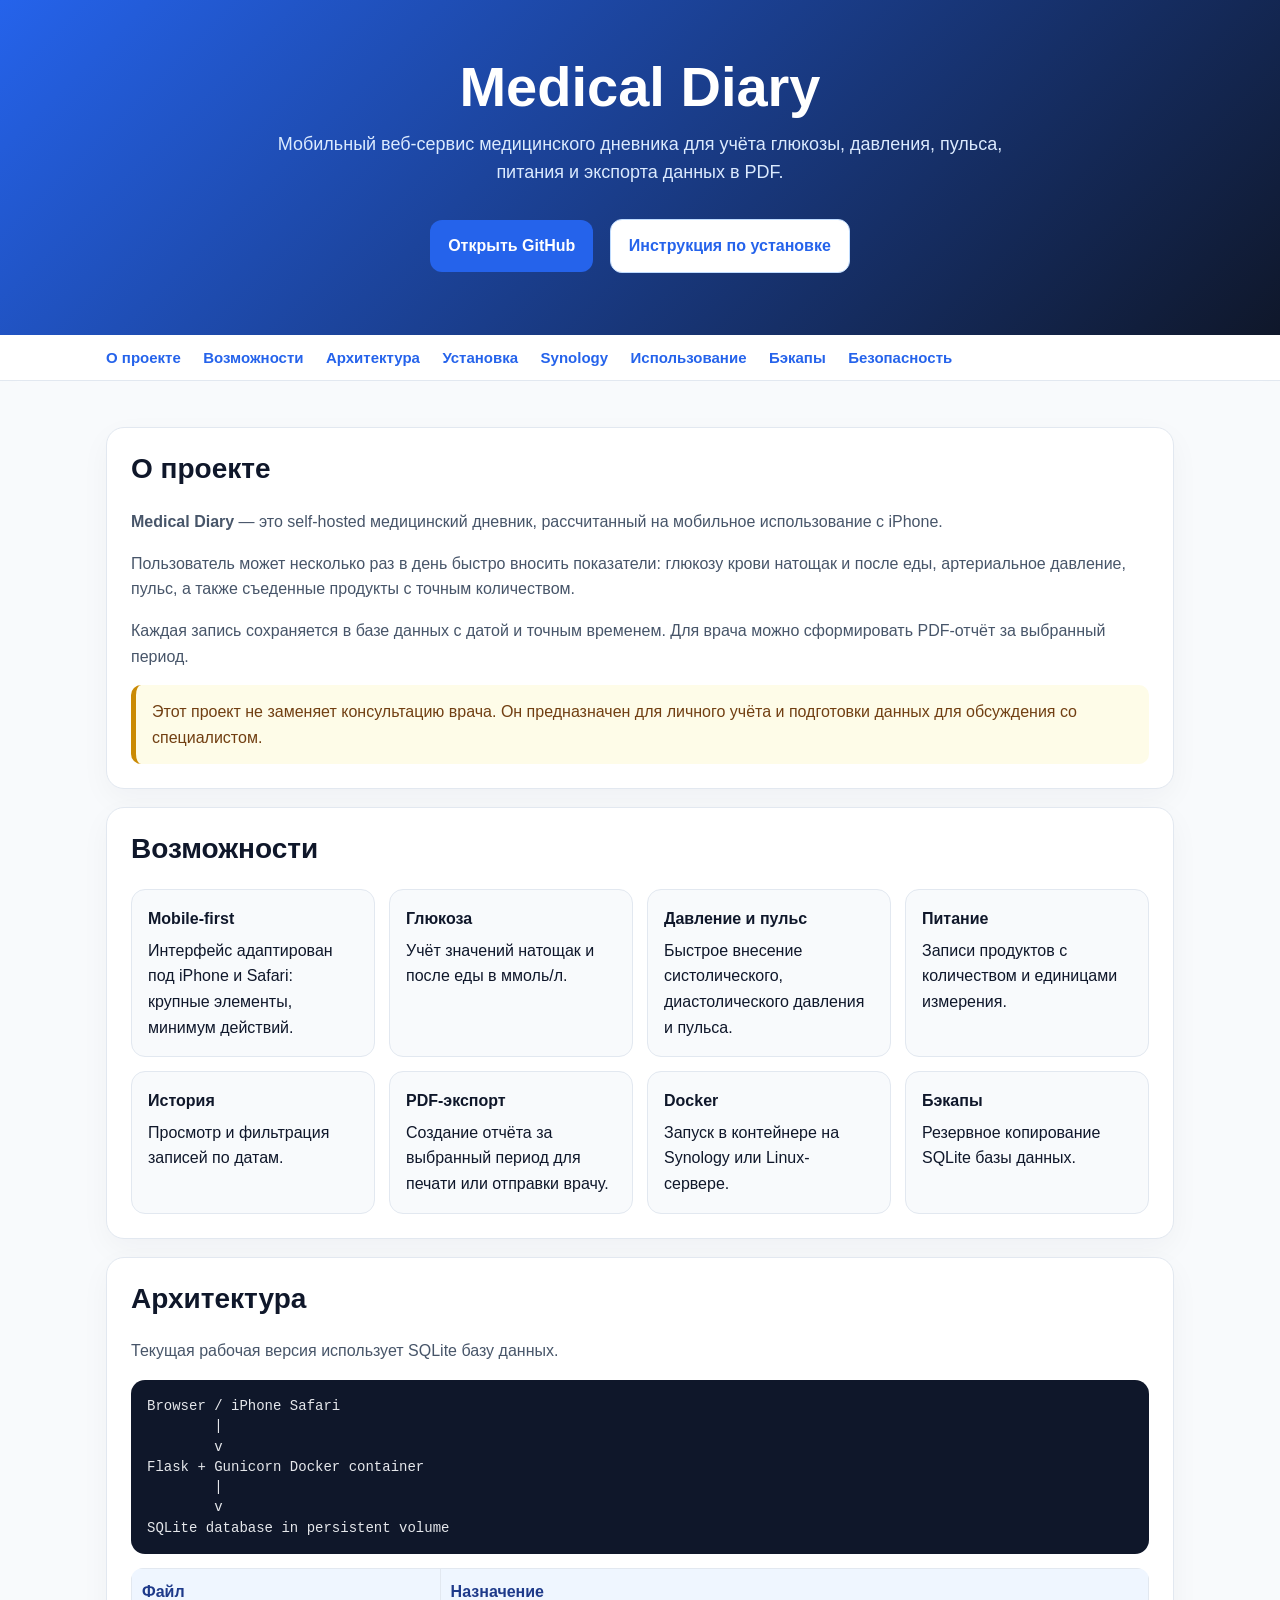
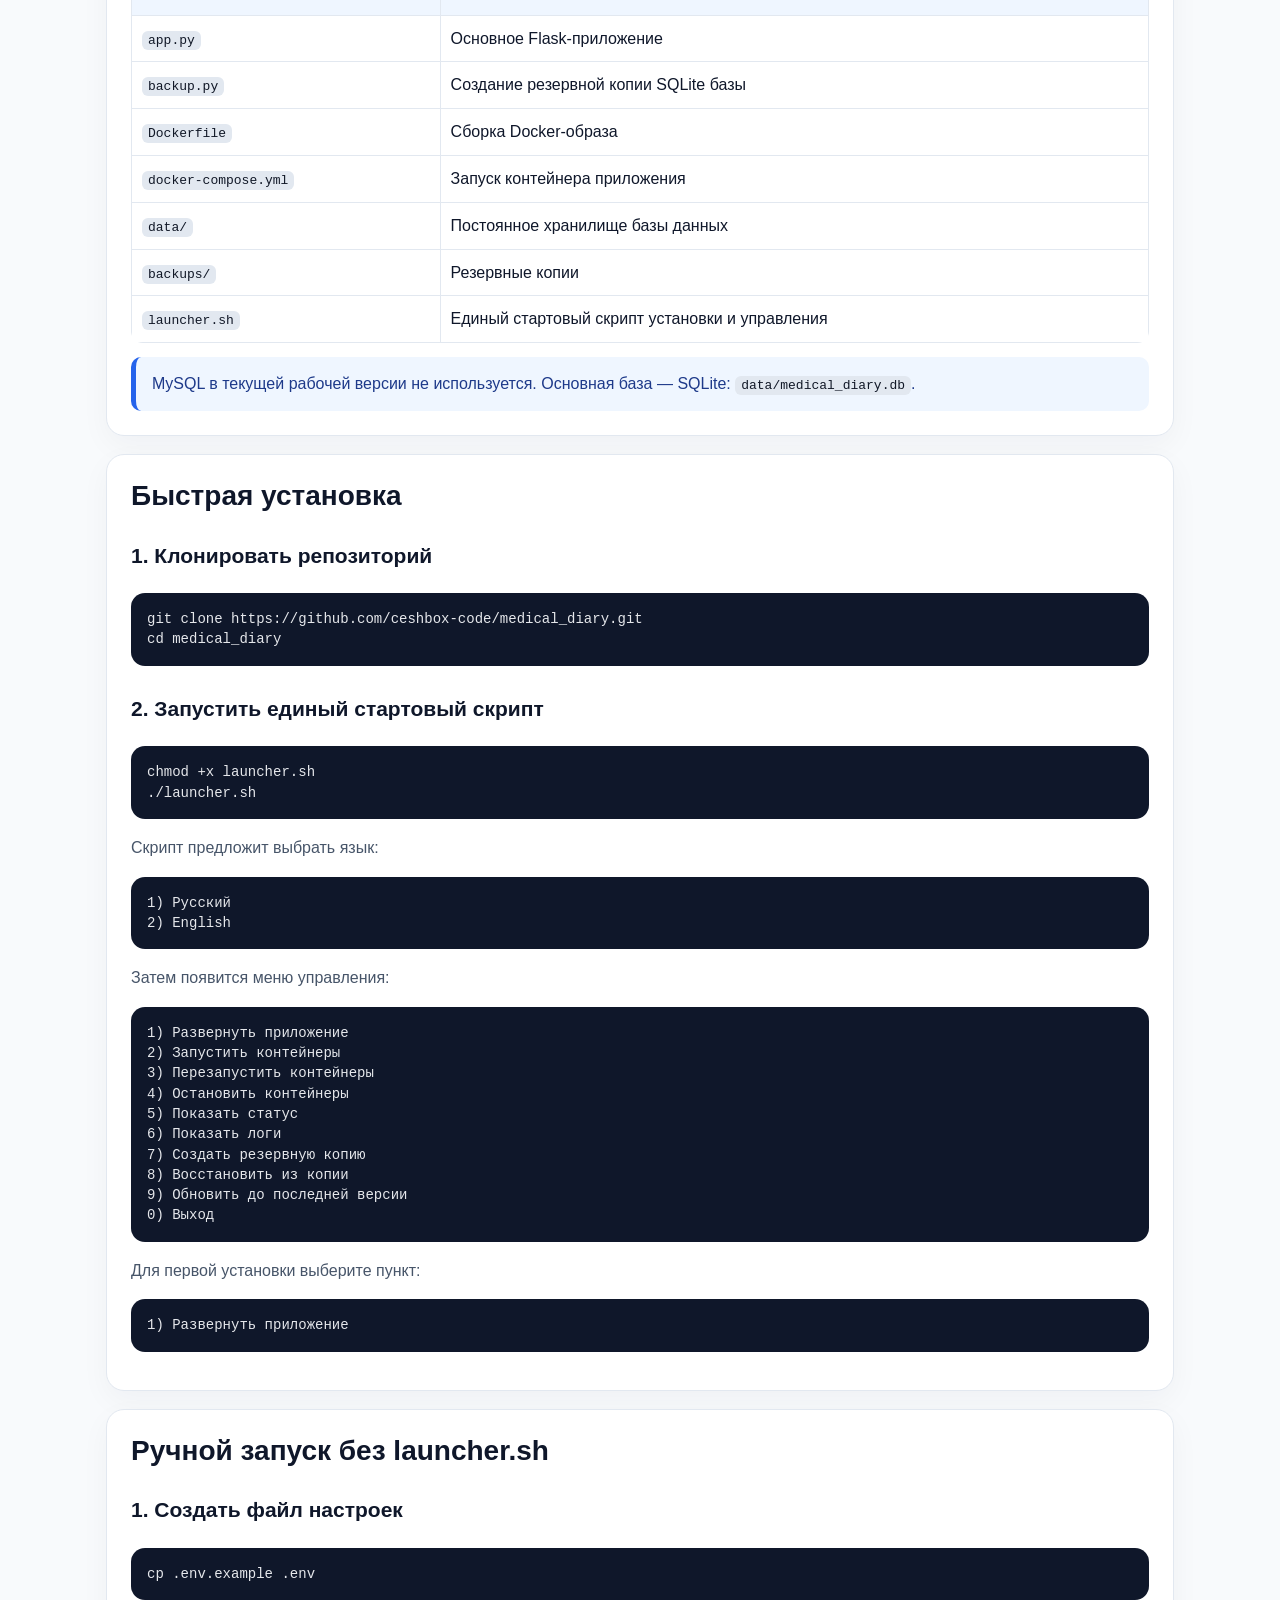
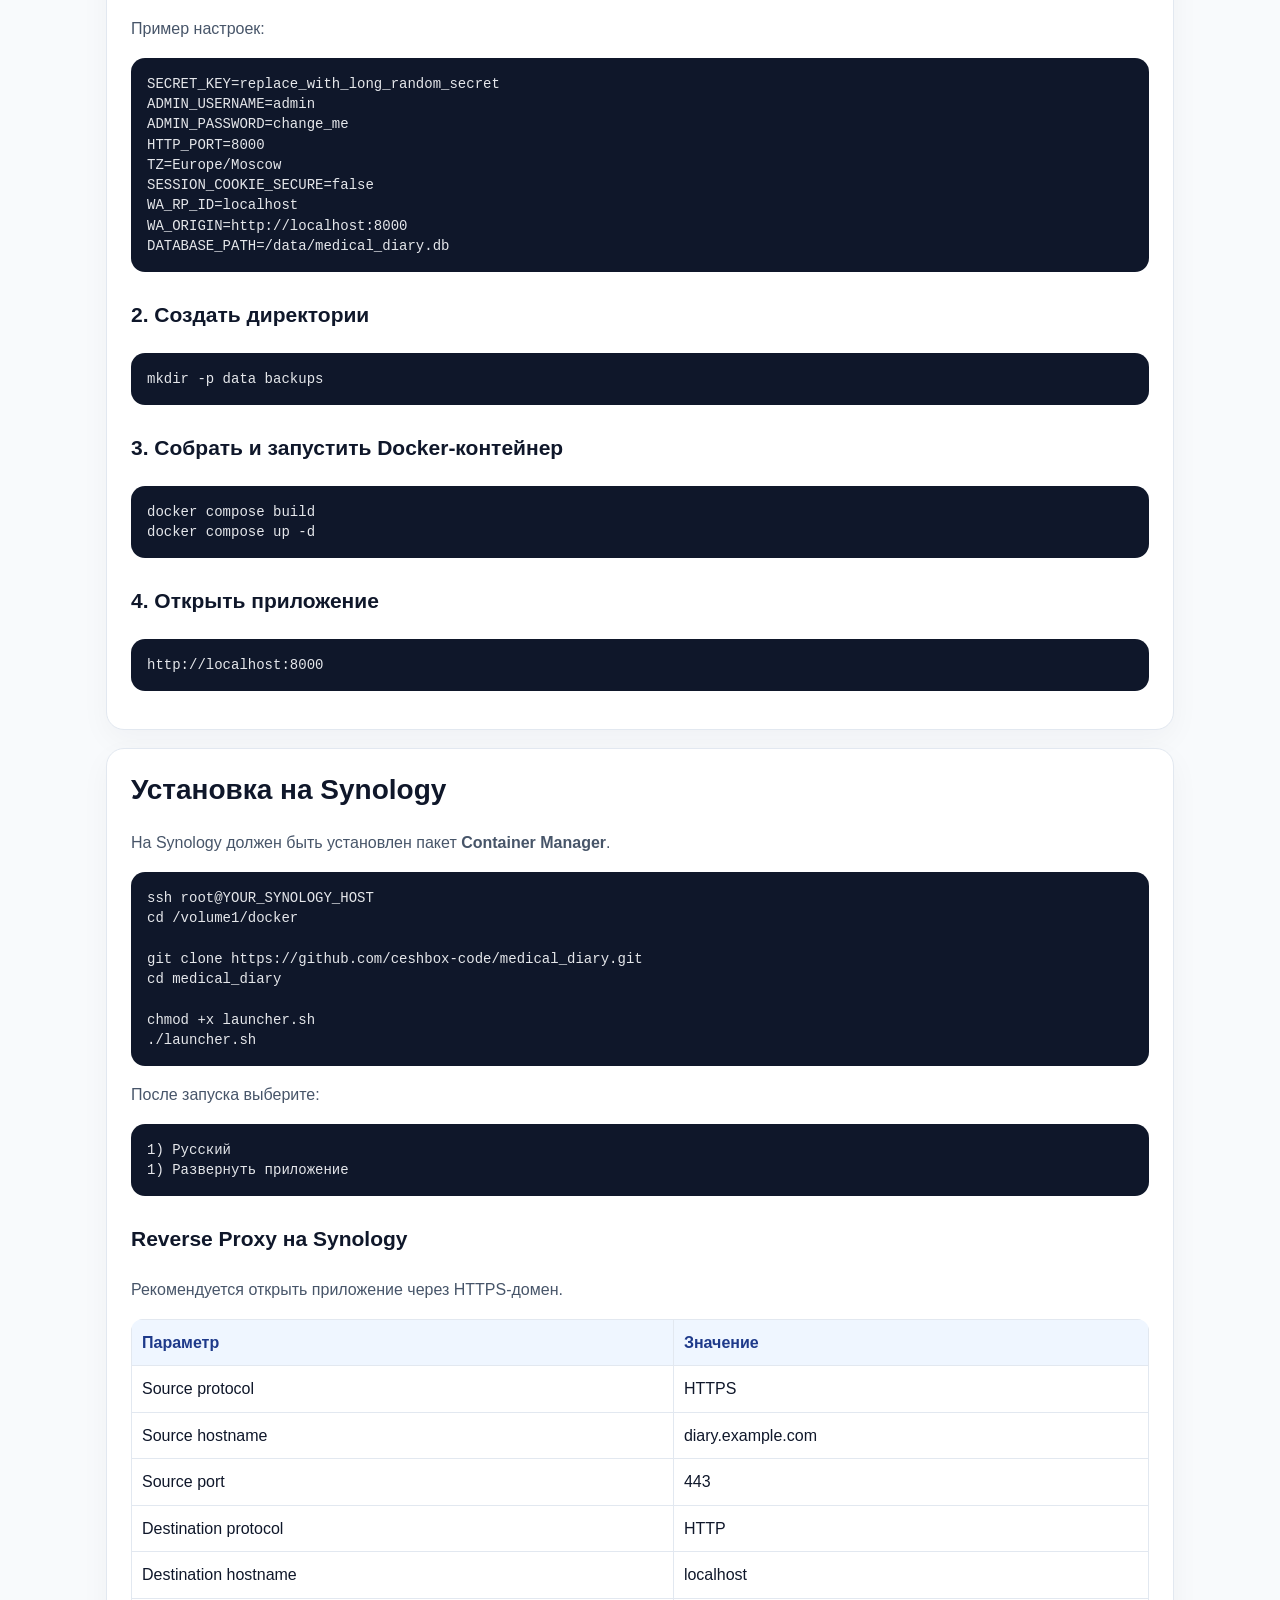
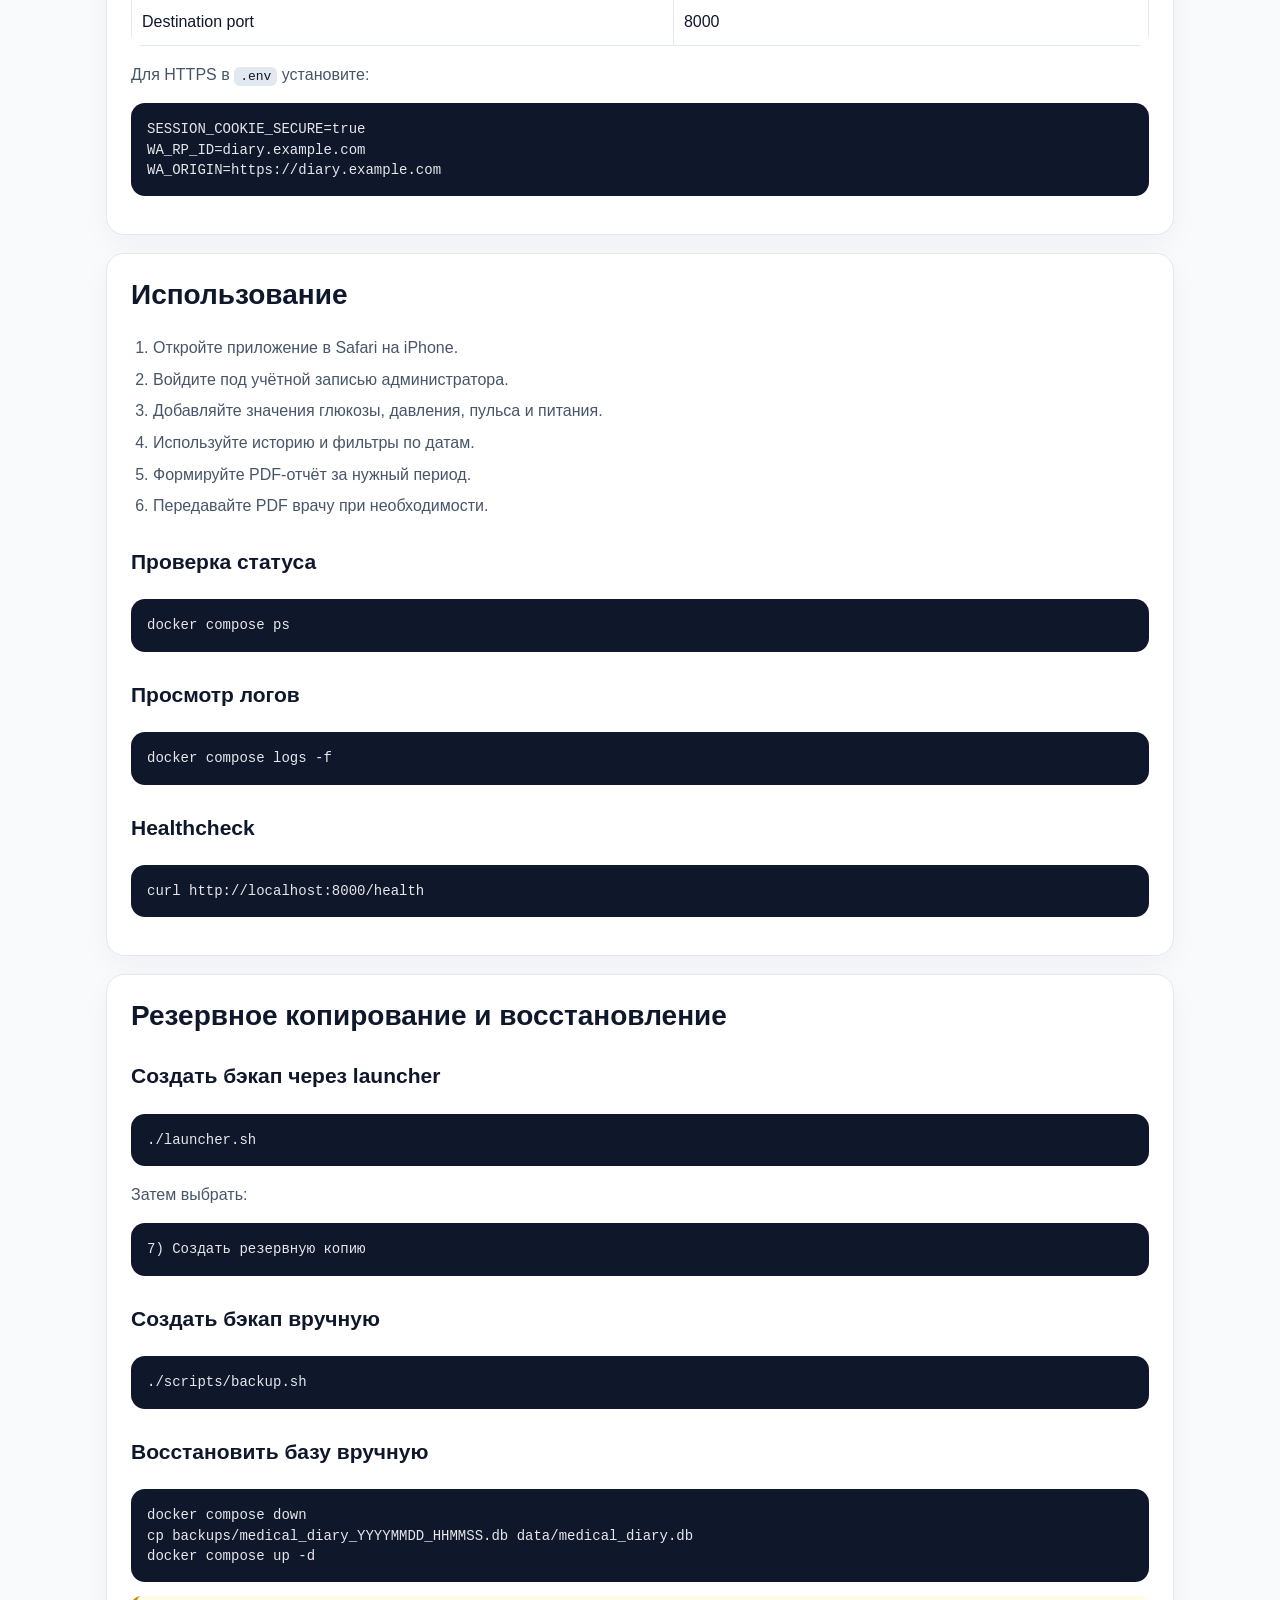
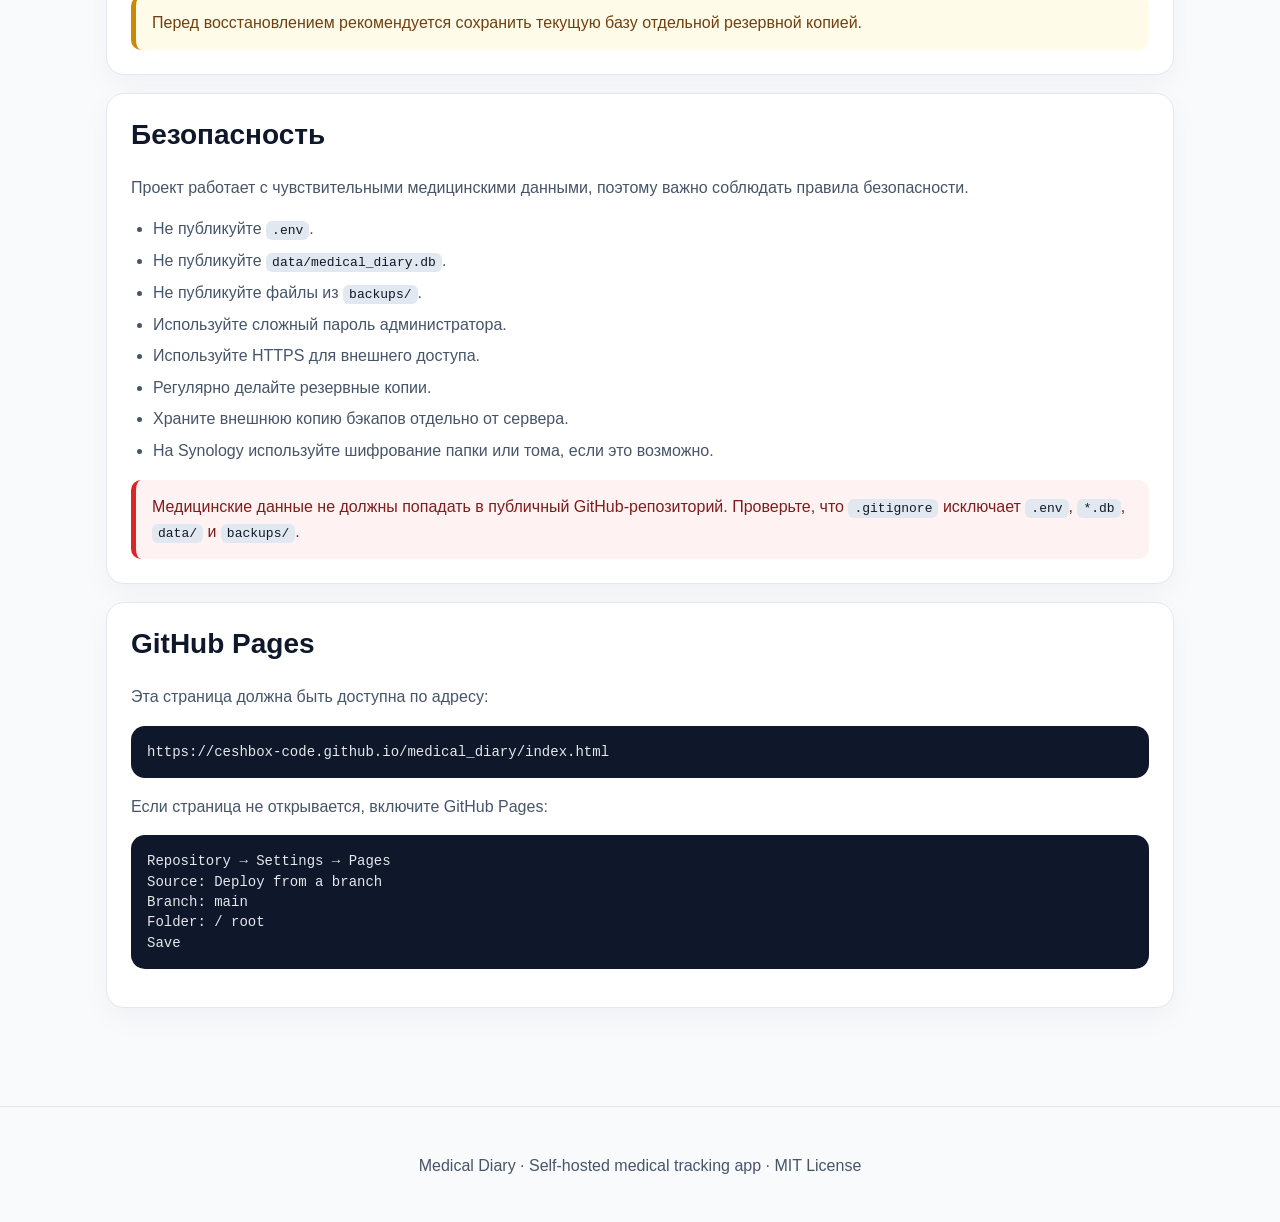
==== index.html @ 87f99937 "Fix broken README rendering - remove nested code blocks" ====
<!doctype html>
<html lang="ru">
<head>
  <meta charset="utf-8">
  <title>Medical Diary — медицинский дневник</title>
  <meta name="viewport" content="width=device-width, initial-scale=1">
  <meta name="description" content="Medical Diary — мобильный веб-сервис медицинского дневника для учёта глюкозы, давления, пульса, питания и экспорта данных в PDF.">
  <meta name="theme-color" content="#2563eb">

  <style>
    :root {
      --bg: #f8fafc;
      --card: #ffffff;
      --text: #0f172a;
      --muted: #475569;
      --primary: #2563eb;
      --primary-dark: #1d4ed8;
      --border: #e2e8f0;
      --code-bg: #0f172a;
      --code-text: #e5e7eb;
      --success: #16a34a;
      --warning: #ca8a04;
      --danger: #dc2626;
    }

    * {
      box-sizing: border-box;
    }

    body {
      margin: 0;
      font-family: -apple-system, BlinkMacSystemFont, "Segoe UI", Roboto, Arial, sans-serif;
      background: var(--bg);
      color: var(--text);
      line-height: 1.6;
    }

    header {
      background: linear-gradient(135deg, #2563eb, #0f172a);
      color: white;
      padding: 56px 20px;
      text-align: center;
    }

    header h1 {
      margin: 0 0 12px;
      font-size: clamp(32px, 7vw, 56px);
      line-height: 1.1;
    }

    header p {
      margin: 0 auto;
      max-width: 780px;
      font-size: 18px;
      color: #dbeafe;
    }

    nav {
      position: sticky;
      top: 0;
      z-index: 10;
      background: rgba(255,255,255,0.95);
      backdrop-filter: blur(10px);
      border-bottom: 1px solid var(--border);
      overflow-x: auto;
      white-space: nowrap;
    }

    nav .inner {
      max-width: 1100px;
      margin: 0 auto;
      padding: 10px 16px;
    }

    nav a {
      display: inline-block;
      color: var(--primary);
      text-decoration: none;
      font-weight: 600;
      margin-right: 18px;
      font-size: 15px;
    }

    main {
      max-width: 1100px;
      margin: 0 auto;
      padding: 28px 16px 80px;
    }

    section {
      background: var(--card);
      border: 1px solid var(--border);
      border-radius: 18px;
      padding: 24px;
      margin: 18px 0;
      box-shadow: 0 10px 30px rgba(15, 23, 42, 0.04);
    }

    h2 {
      margin-top: 0;
      font-size: 28px;
      line-height: 1.2;
    }

    h3 {
      margin-top: 26px;
      font-size: 21px;
    }

    p {
      color: var(--muted);
    }

    ul, ol {
      color: var(--muted);
      padding-left: 22px;
    }

    li {
      margin: 6px 0;
    }

    .hero-actions {
      margin-top: 26px;
    }

    .button {
      display: inline-block;
      background: var(--primary);
      color: white;
      padding: 13px 18px;
      border-radius: 12px;
      text-decoration: none;
      font-weight: 700;
      margin: 6px;
    }

    .button.secondary {
      background: white;
      color: var(--primary);
      border: 1px solid #bfdbfe;
    }

    .grid {
      display: grid;
      grid-template-columns: repeat(auto-fit, minmax(240px, 1fr));
      gap: 14px;
    }

    .feature {
      border: 1px solid var(--border);
      border-radius: 14px;
      padding: 16px;
      background: #f8fafc;
    }

    .feature strong {
      display: block;
      color: var(--text);
      margin-bottom: 6px;
    }

    code {
      background: #e2e8f0;
      padding: 2px 6px;
      border-radius: 6px;
      color: #111827;
    }

    pre {
      background: var(--code-bg);
      color: var(--code-text);
      padding: 16px;
      border-radius: 14px;
      overflow-x: auto;
      font-size: 14px;
      line-height: 1.45;
    }

    pre code {
      background: transparent;
      color: inherit;
      padding: 0;
    }

    table {
      width: 100%;
      border-collapse: collapse;
      margin: 14px 0;
      overflow: hidden;
      border-radius: 12px;
    }

    th, td {
      border: 1px solid var(--border);
      padding: 10px;
      text-align: left;
      vertical-align: top;
    }

    th {
      background: #eff6ff;
      color: #1e3a8a;
    }

    .note {
      border-left: 5px solid var(--primary);
      background: #eff6ff;
      padding: 14px 16px;
      border-radius: 10px;
      color: #1e3a8a;
    }

    .warning {
      border-left: 5px solid var(--warning);
      background: #fefce8;
      padding: 14px 16px;
      border-radius: 10px;
      color: #713f12;
    }

    .danger {
      border-left: 5px solid var(--danger);
      background: #fef2f2;
      padding: 14px 16px;
      border-radius: 10px;
      color: #7f1d1d;
    }

    footer {
      text-align: center;
      padding: 30px 16px;
      color: var(--muted);
      border-top: 1px solid var(--border);
    }

    @media (max-width: 640px) {
      header {
        padding: 42px 16px;
      }

      section {
        padding: 18px;
        border-radius: 14px;
      }

      .button {
        display: block;
        text-align: center;
        margin: 8px 0;
      }

      table {
        font-size: 14px;
      }
    }
  </style>
</head>

<body>
  <header>
    <h1>Medical Diary</h1>
    <p>
      Мобильный веб-сервис медицинского дневника для учёта глюкозы,
      давления, пульса, питания и экспорта данных в PDF.
    </p>
    <div class="hero-actions">
      <a class="button" href="https://github.com/ceshbox-code/medical_diary">Открыть GitHub</a>
      <a class="button secondary" href="#install">Инструкция по установке</a>
    </div>
  </header>

  <nav>
    <div class="inner">
      <a href="#about">О проекте</a>
      <a href="#features">Возможности</a>
      <a href="#architecture">Архитектура</a>
      <a href="#install">Установка</a>
      <a href="#synology">Synology</a>
      <a href="#usage">Использование</a>
      <a href="#backup">Бэкапы</a>
      <a href="#security">Безопасность</a>
    </div>
  </nav>

  <main>
    <section id="about">
      <h2>О проекте</h2>
      <p>
        <strong>Medical Diary</strong> — это self-hosted медицинский дневник,
        рассчитанный на мобильное использование с iPhone.
      </p>
      <p>
        Пользователь может несколько раз в день быстро вносить показатели:
        глюкозу крови натощак и после еды, артериальное давление, пульс,
        а также съеденные продукты с точным количеством.
      </p>
      <p>
        Каждая запись сохраняется в базе данных с датой и точным временем.
        Для врача можно сформировать PDF-отчёт за выбранный период.
      </p>

      <div class="warning">
        Этот проект не заменяет консультацию врача. Он предназначен для личного
        учёта и подготовки данных для обсуждения со специалистом.
      </div>
    </section>

    <section id="features">
      <h2>Возможности</h2>

      <div class="grid">
        <div class="feature">
          <strong>Mobile-first</strong>
          Интерфейс адаптирован под iPhone и Safari: крупные элементы, минимум действий.
        </div>

        <div class="feature">
          <strong>Глюкоза</strong>
          Учёт значений натощак и после еды в ммоль/л.
        </div>

        <div class="feature">
          <strong>Давление и пульс</strong>
          Быстрое внесение систолического, диастолического давления и пульса.
        </div>

        <div class="feature">
          <strong>Питание</strong>
          Записи продуктов с количеством и единицами измерения.
        </div>

        <div class="feature">
          <strong>История</strong>
          Просмотр и фильтрация записей по датам.
        </div>

        <div class="feature">
          <strong>PDF-экспорт</strong>
          Создание отчёта за выбранный период для печати или отправки врачу.
        </div>

        <div class="feature">
          <strong>Docker</strong>
          Запуск в контейнере на Synology или Linux-сервере.
        </div>

        <div class="feature">
          <strong>Бэкапы</strong>
          Резервное копирование SQLite базы данных.
        </div>
      </div>
    </section>

    <section id="architecture">
      <h2>Архитектура</h2>

      <p>Текущая рабочая версия использует SQLite базу данных.</p>

      <pre><code>Browser / iPhone Safari
        |
        v
Flask + Gunicorn Docker container
        |
        v
SQLite database in persistent volume</code></pre>

      <table>
        <thead>
          <tr>
            <th>Файл</th>
            <th>Назначение</th>
          </tr>
        </thead>
        <tbody>
          <tr>
            <td><code>app.py</code></td>
            <td>Основное Flask-приложение</td>
          </tr>
          <tr>
            <td><code>backup.py</code></td>
            <td>Создание резервной копии SQLite базы</td>
          </tr>
          <tr>
            <td><code>Dockerfile</code></td>
            <td>Сборка Docker-образа</td>
          </tr>
          <tr>
            <td><code>docker-compose.yml</code></td>
            <td>Запуск контейнера приложения</td>
          </tr>
          <tr>
            <td><code>data/</code></td>
            <td>Постоянное хранилище базы данных</td>
          </tr>
          <tr>
            <td><code>backups/</code></td>
            <td>Резервные копии</td>
          </tr>
          <tr>
            <td><code>launcher.sh</code></td>
            <td>Единый стартовый скрипт установки и управления</td>
          </tr>
        </tbody>
      </table>

      <div class="note">
        MySQL в текущей рабочей версии не используется. Основная база — SQLite:
        <code>data/medical_diary.db</code>.
      </div>
    </section>

    <section id="install">
      <h2>Быстрая установка</h2>

      <h3>1. Клонировать репозиторий</h3>

      <pre><code>git clone https://github.com/ceshbox-code/medical_diary.git
cd medical_diary</code></pre>

      <h3>2. Запустить единый стартовый скрипт</h3>

      <pre><code>chmod +x launcher.sh
./launcher.sh</code></pre>

      <p>Скрипт предложит выбрать язык:</p>

      <pre><code>1) Русский
2) English</code></pre>

      <p>Затем появится меню управления:</p>

      <pre><code>1) Развернуть приложение
2) Запустить контейнеры
3) Перезапустить контейнеры
4) Остановить контейнеры
5) Показать статус
6) Показать логи
7) Создать резервную копию
8) Восстановить из копии
9) Обновить до последней версии
0) Выход</code></pre>

      <p>Для первой установки выберите пункт:</p>

      <pre><code>1) Развернуть приложение</code></pre>
    </section>

    <section id="manual">
      <h2>Ручной запуск без launcher.sh</h2>

      <h3>1. Создать файл настроек</h3>

      <pre><code>cp .env.example .env</code></pre>

      <p>Пример настроек:</p>

      <pre><code>SECRET_KEY=replace_with_long_random_secret
ADMIN_USERNAME=admin
ADMIN_PASSWORD=change_me
HTTP_PORT=8000
TZ=Europe/Moscow
SESSION_COOKIE_SECURE=false
WA_RP_ID=localhost
WA_ORIGIN=http://localhost:8000
DATABASE_PATH=/data/medical_diary.db</code></pre>

      <h3>2. Создать директории</h3>

      <pre><code>mkdir -p data backups</code></pre>

      <h3>3. Собрать и запустить Docker-контейнер</h3>

      <pre><code>docker compose build
docker compose up -d</code></pre>

      <h3>4. Открыть приложение</h3>

      <pre><code>http://localhost:8000</code></pre>
    </section>

    <section id="synology">
      <h2>Установка на Synology</h2>

      <p>На Synology должен быть установлен пакет <strong>Container Manager</strong>.</p>

      <pre><code>ssh root@YOUR_SYNOLOGY_HOST
cd /volume1/docker

git clone https://github.com/ceshbox-code/medical_diary.git
cd medical_diary

chmod +x launcher.sh
./launcher.sh</code></pre>

      <p>После запуска выберите:</p>

      <pre><code>1) Русский
1) Развернуть приложение</code></pre>

      <h3>Reverse Proxy на Synology</h3>

      <p>Рекомендуется открыть приложение через HTTPS-домен.</p>

      <table>
        <thead>
          <tr>
            <th>Параметр</th>
            <th>Значение</th>
          </tr>
        </thead>
        <tbody>
          <tr>
            <td>Source protocol</td>
            <td>HTTPS</td>
          </tr>
          <tr>
            <td>Source hostname</td>
            <td>diary.example.com</td>
          </tr>
          <tr>
            <td>Source port</td>
            <td>443</td>
          </tr>
          <tr>
            <td>Destination protocol</td>
            <td>HTTP</td>
          </tr>
          <tr>
            <td>Destination hostname</td>
            <td>localhost</td>
          </tr>
          <tr>
            <td>Destination port</td>
            <td>8000</td>
          </tr>
        </tbody>
      </table>

      <p>Для HTTPS в <code>.env</code> установите:</p>

      <pre><code>SESSION_COOKIE_SECURE=true
WA_RP_ID=diary.example.com
WA_ORIGIN=https://diary.example.com</code></pre>
    </section>

    <section id="usage">
      <h2>Использование</h2>

      <ol>
        <li>Откройте приложение в Safari на iPhone.</li>
        <li>Войдите под учётной записью администратора.</li>
        <li>Добавляйте значения глюкозы, давления, пульса и питания.</li>
        <li>Используйте историю и фильтры по датам.</li>
        <li>Формируйте PDF-отчёт за нужный период.</li>
        <li>Передавайте PDF врачу при необходимости.</li>
      </ol>

      <h3>Проверка статуса</h3>

      <pre><code>docker compose ps</code></pre>

      <h3>Просмотр логов</h3>

      <pre><code>docker compose logs -f</code></pre>

      <h3>Healthcheck</h3>

      <pre><code>curl http://localhost:8000/health</code></pre>
    </section>

    <section id="backup">
      <h2>Резервное копирование и восстановление</h2>

      <h3>Создать бэкап через launcher</h3>

      <pre><code>./launcher.sh</code></pre>

      <p>Затем выбрать:</p>

      <pre><code>7) Создать резервную копию</code></pre>

      <h3>Создать бэкап вручную</h3>

      <pre><code>./scripts/backup.sh</code></pre>

      <h3>Восстановить базу вручную</h3>

      <pre><code>docker compose down
cp backups/medical_diary_YYYYMMDD_HHMMSS.db data/medical_diary.db
docker compose up -d</code></pre>

      <div class="warning">
        Перед восстановлением рекомендуется сохранить текущую базу отдельной резервной копией.
      </div>
    </section>

    <section id="security">
      <h2>Безопасность</h2>

      <p>Проект работает с чувствительными медицинскими данными, поэтому важно соблюдать правила безопасности.</p>

      <ul>
        <li>Не публикуйте <code>.env</code>.</li>
        <li>Не публикуйте <code>data/medical_diary.db</code>.</li>
        <li>Не публикуйте файлы из <code>backups/</code>.</li>
        <li>Используйте сложный пароль администратора.</li>
        <li>Используйте HTTPS для внешнего доступа.</li>
        <li>Регулярно делайте резервные копии.</li>
        <li>Храните внешнюю копию бэкапов отдельно от сервера.</li>
        <li>На Synology используйте шифрование папки или тома, если это возможно.</li>
      </ul>

      <div class="danger">
        Медицинские данные не должны попадать в публичный GitHub-репозиторий.
        Проверьте, что <code>.gitignore</code> исключает <code>.env</code>, <code>*.db</code>,
        <code>data/</code> и <code>backups/</code>.
      </div>
    </section>

    <section id="github-pages">
      <h2>GitHub Pages</h2>

      <p>Эта страница должна быть доступна по адресу:</p>

      <pre><code>https://ceshbox-code.github.io/medical_diary/index.html</code></pre>

      <p>Если страница не открывается, включите GitHub Pages:</p>

      <pre><code>Repository → Settings → Pages
Source: Deploy from a branch
Branch: main
Folder: / root
Save</code></pre>
    </section>
  </main>

  <footer>
    <p>
      Medical Diary · Self-hosted medical tracking app · MIT License
    </p>
  </footer>
</body>
</html>
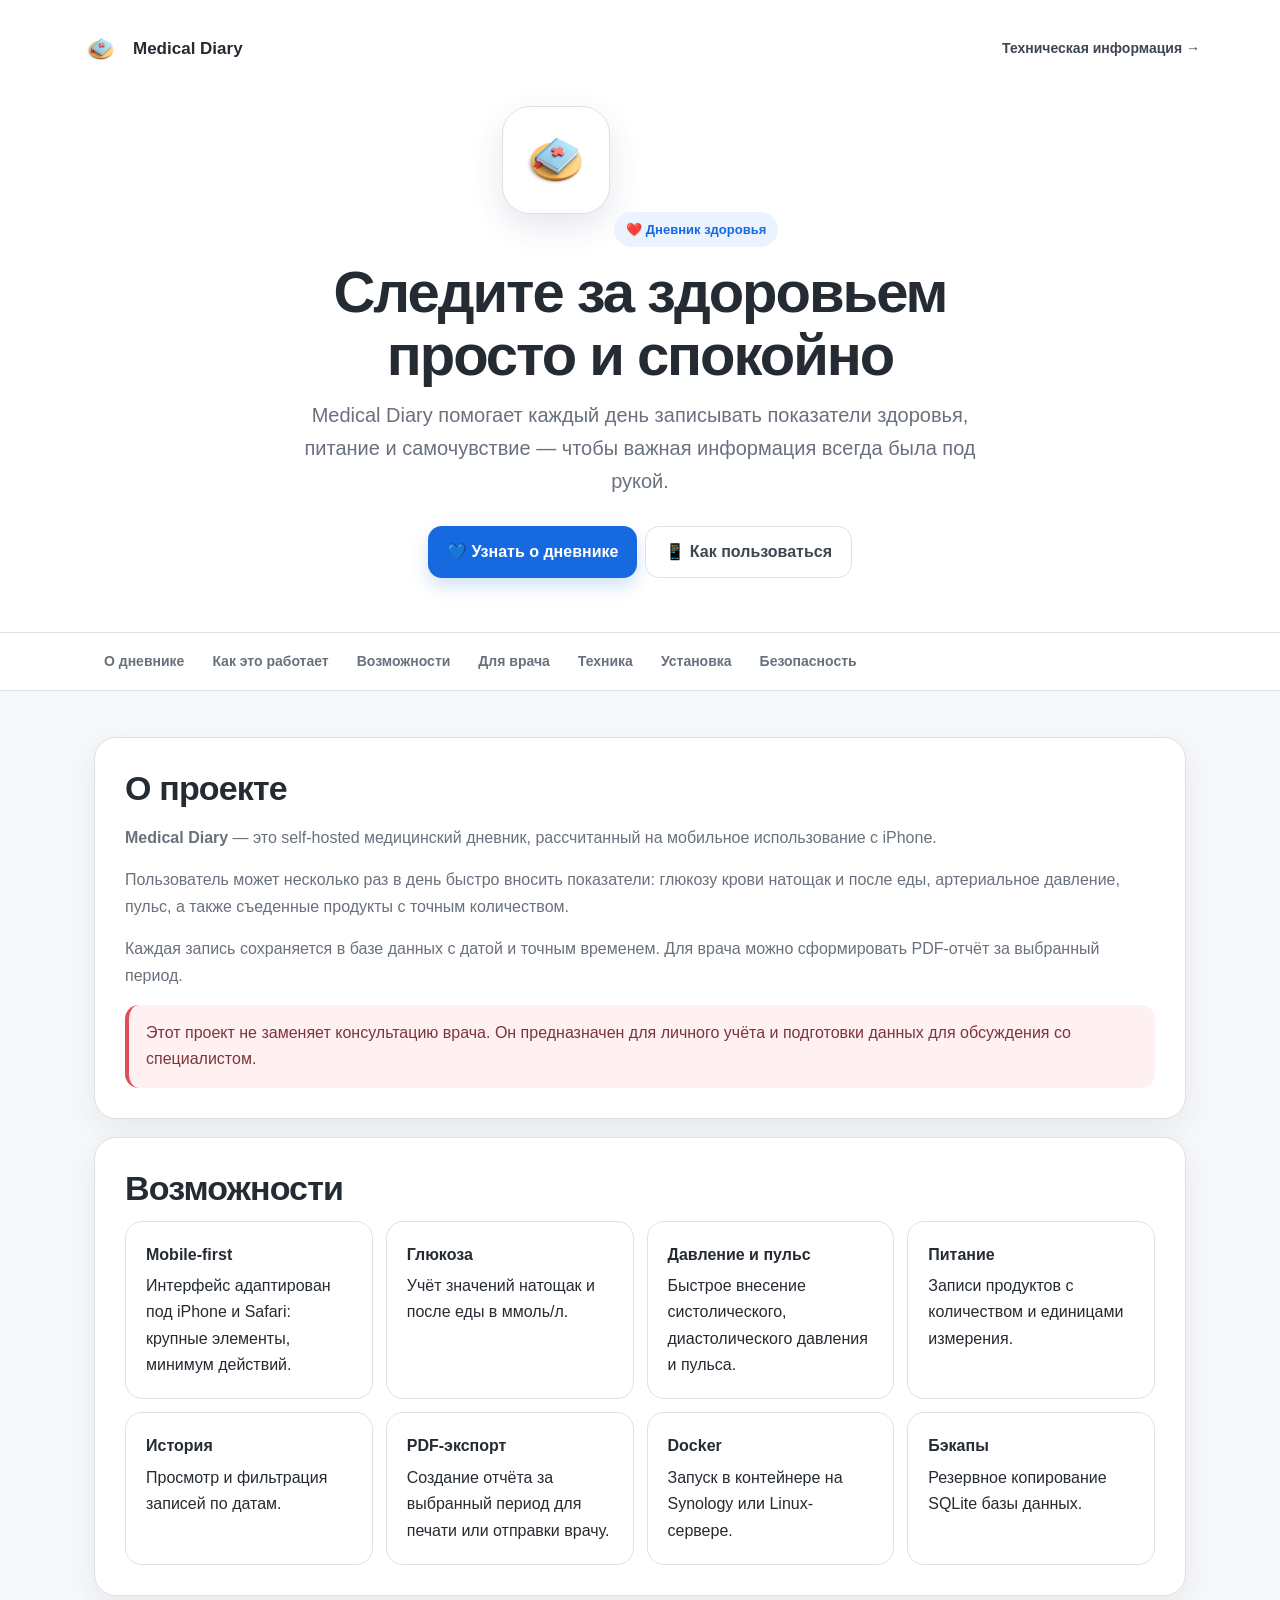
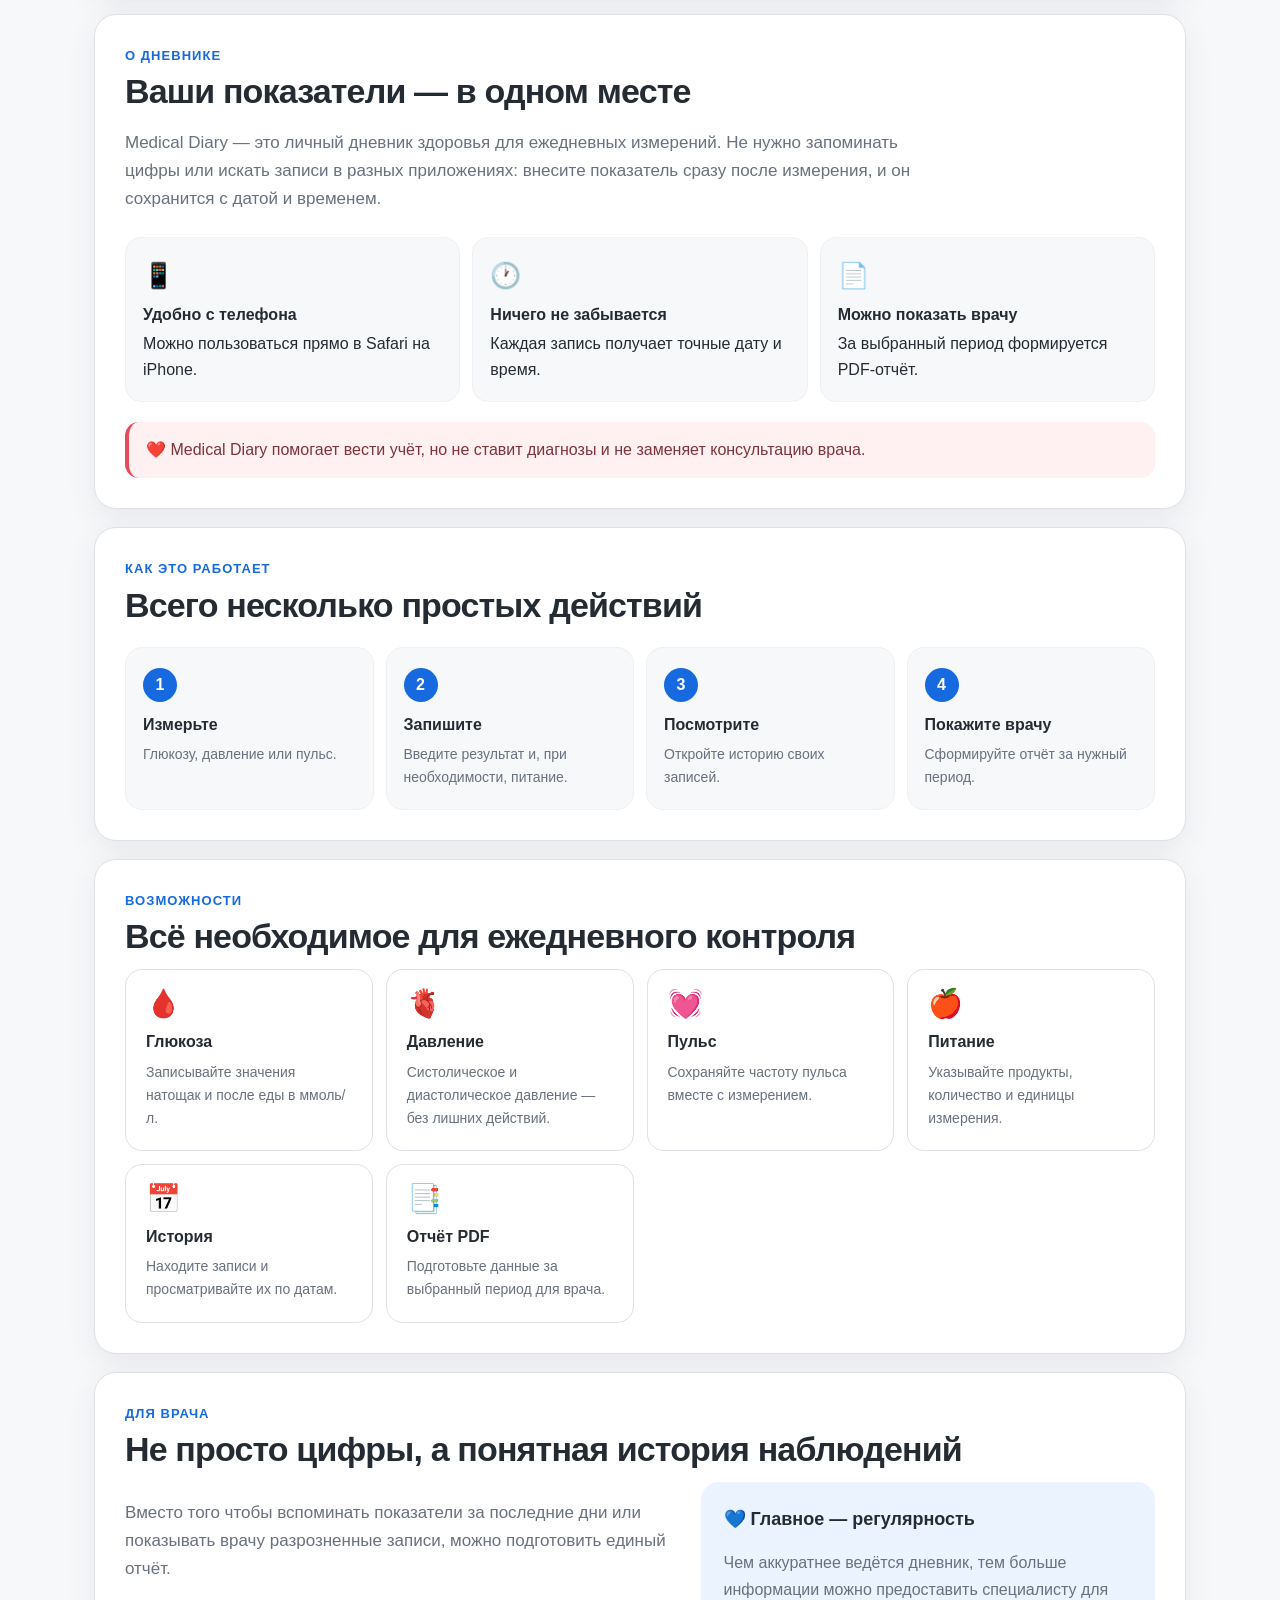
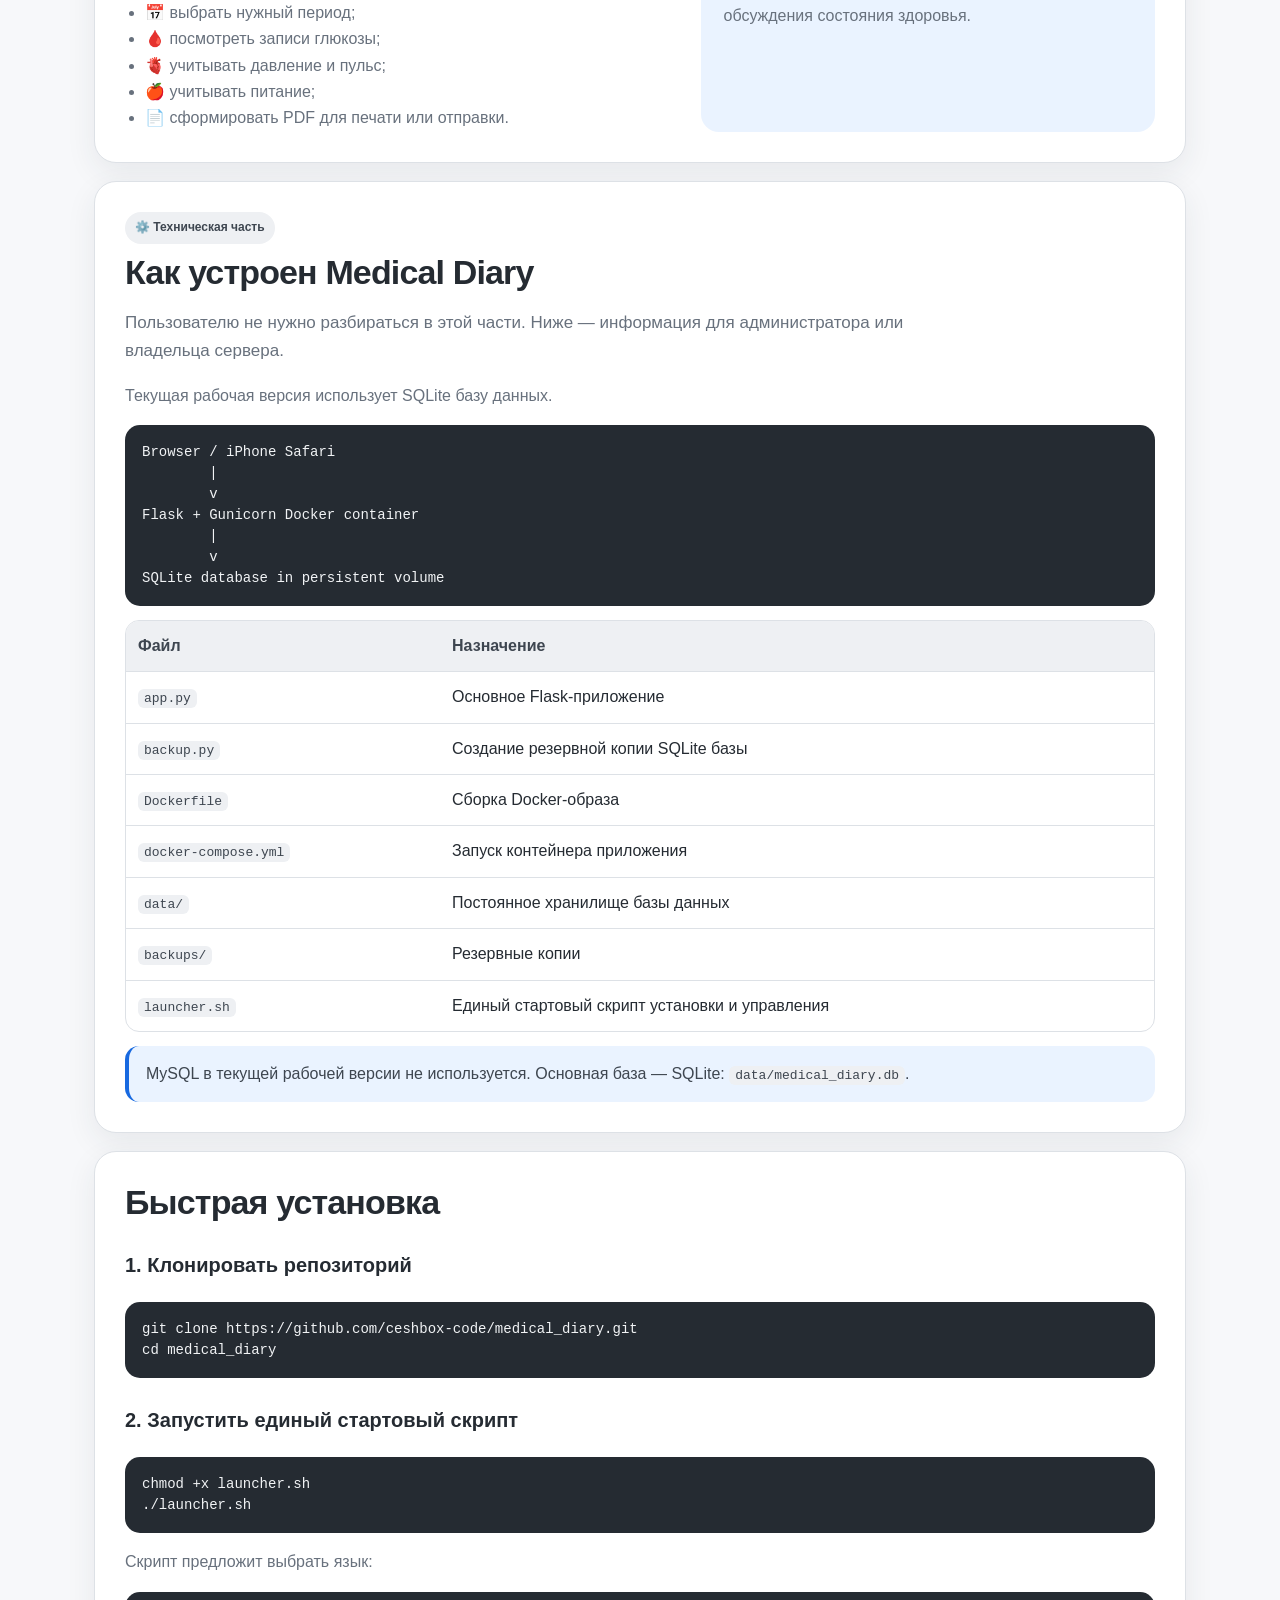
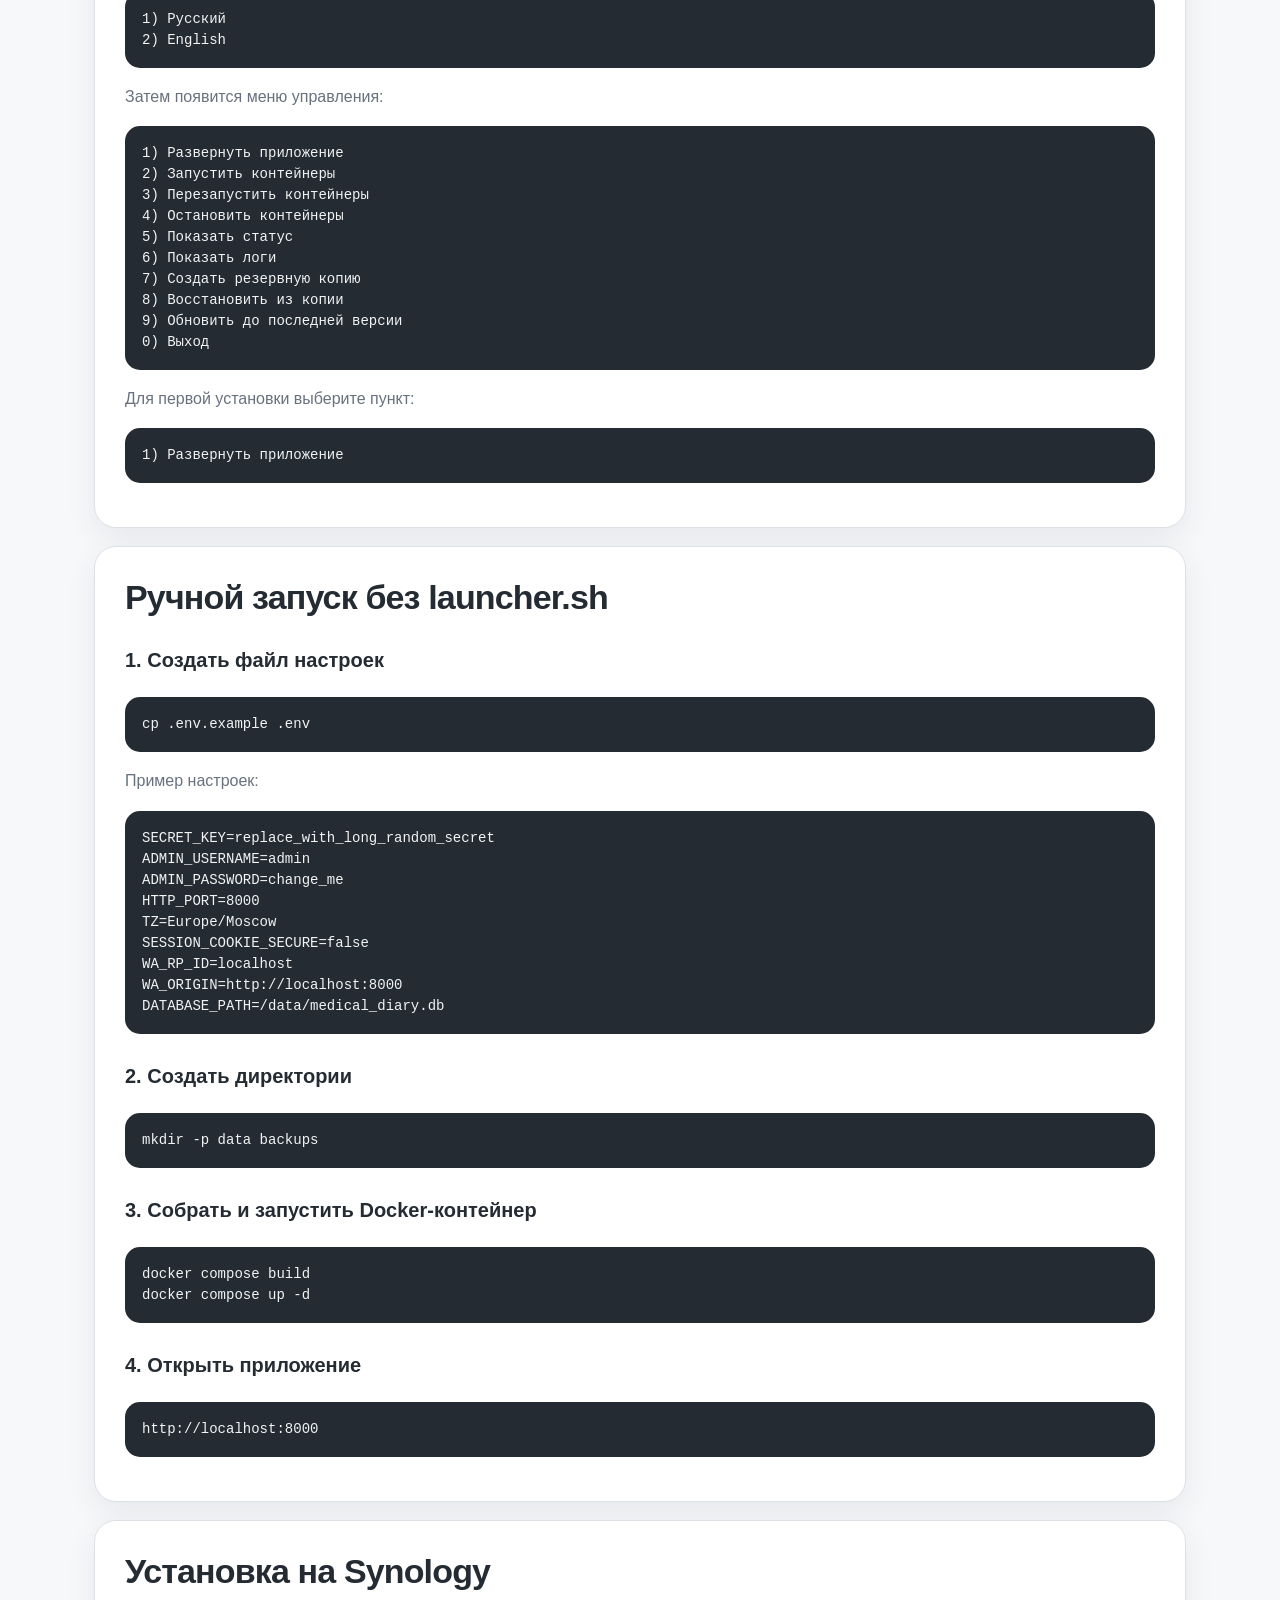
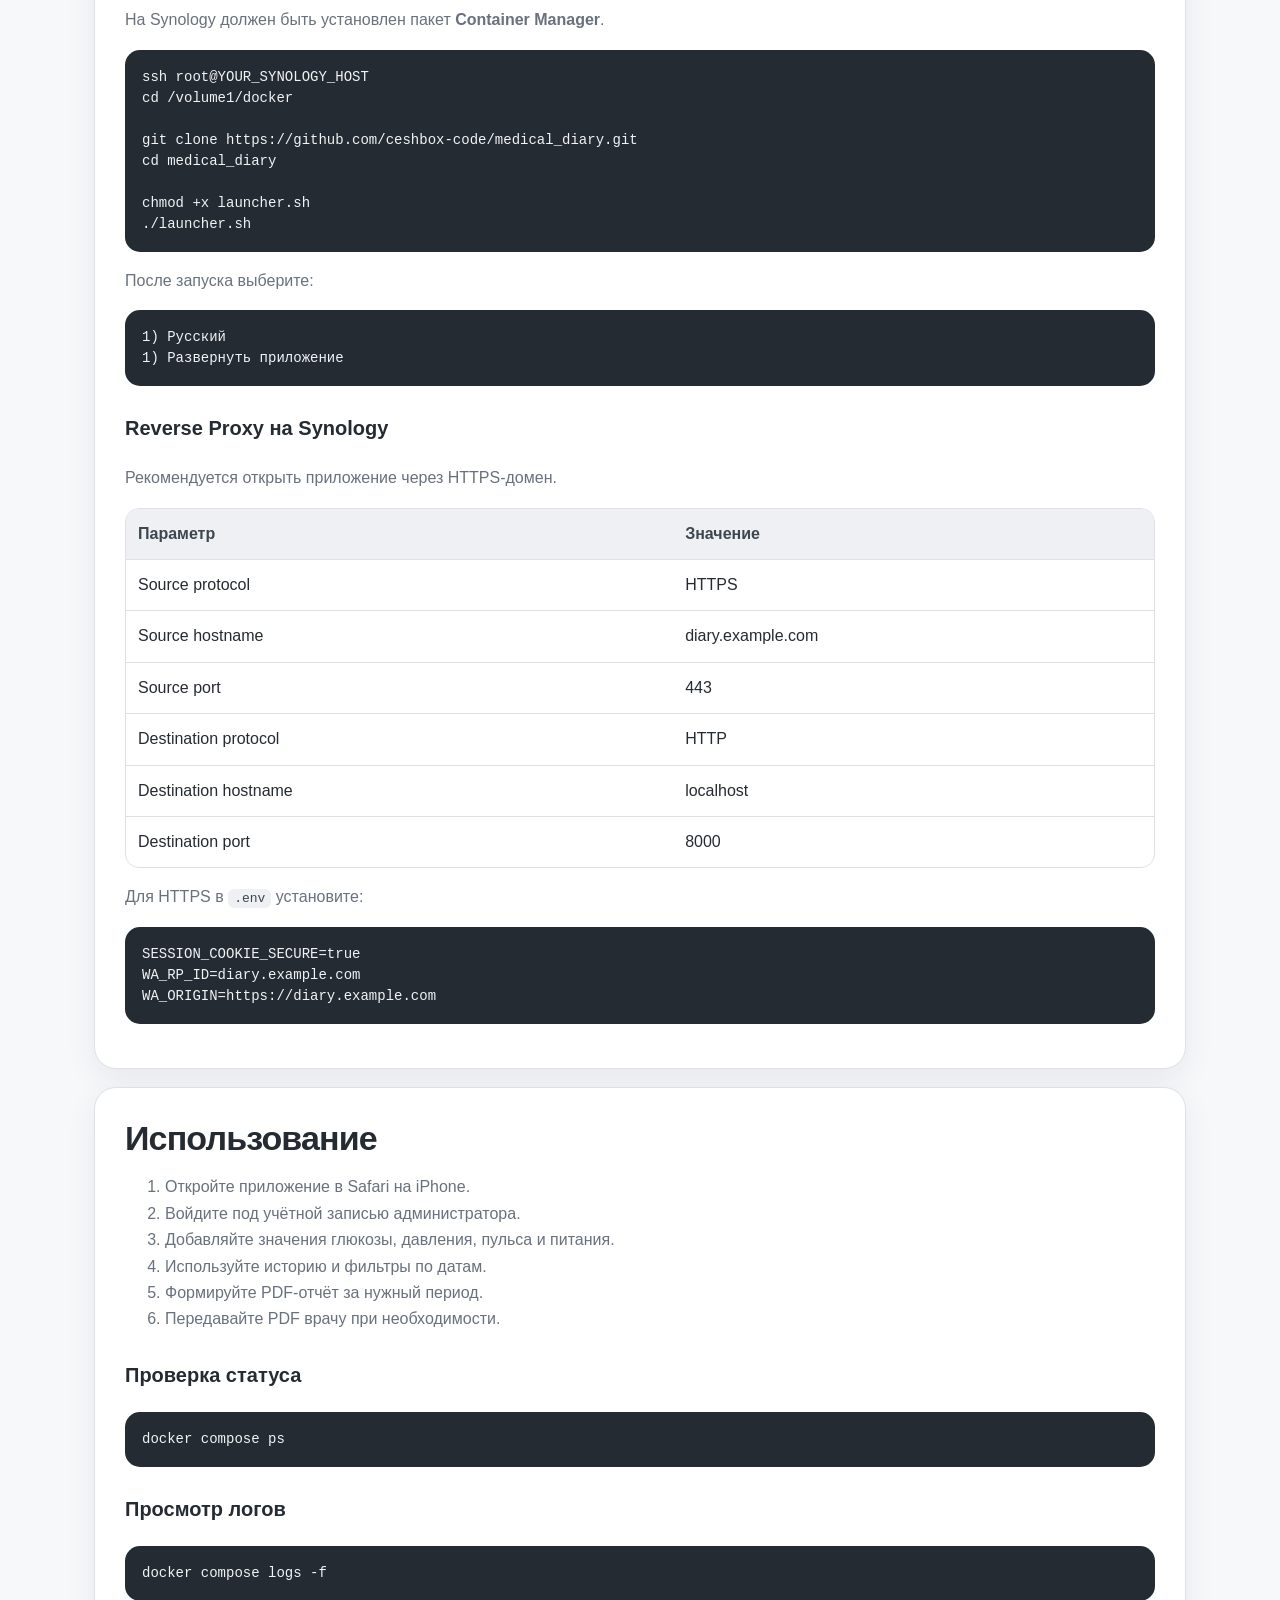
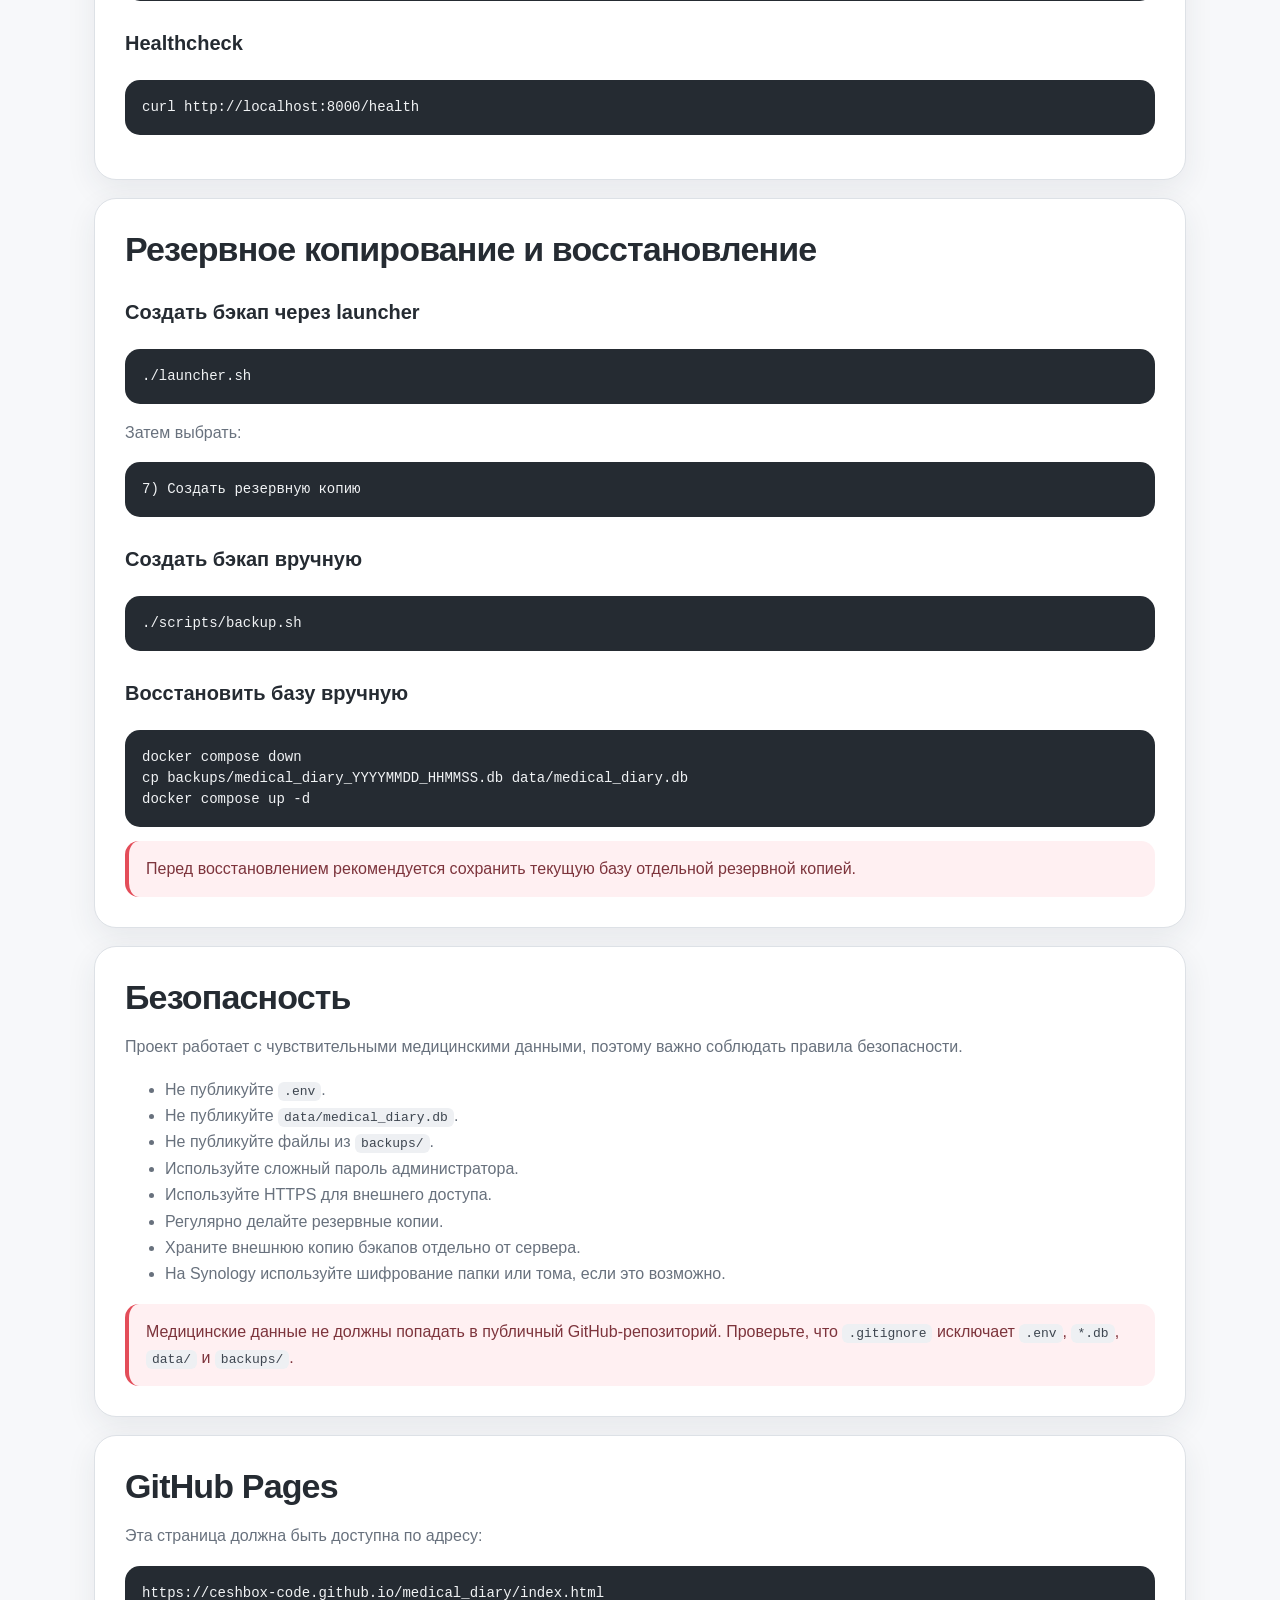
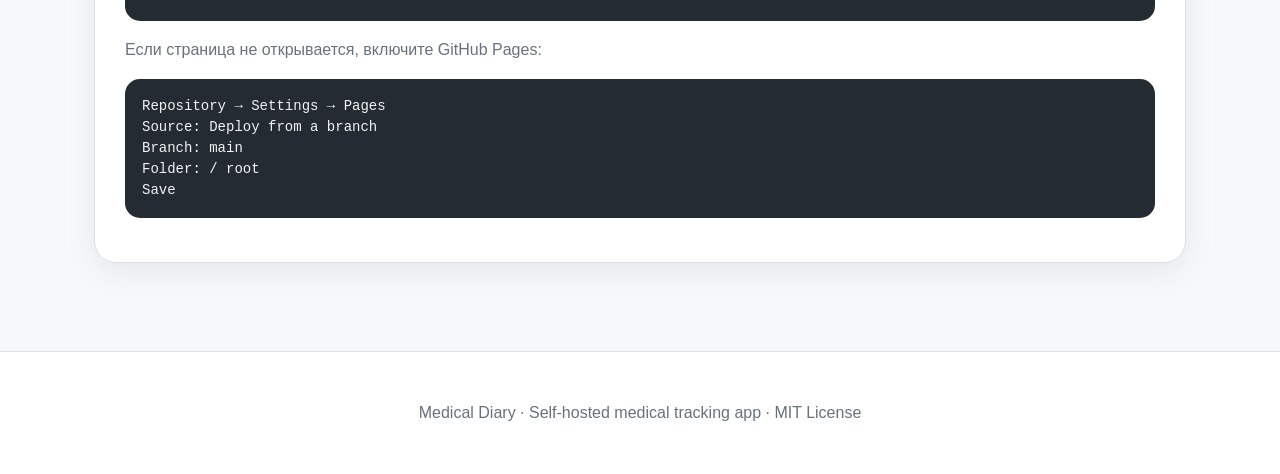
==== commit 06cbbe84: "style: полностью переработан дизайн и содержание страницы" ====
--- a/index.html
+++ b/index.html
@@ -5,176 +5,388 @@
   <title>Medical Diary — медицинский дневник</title>
   <meta name="viewport" content="width=device-width, initial-scale=1">
   <meta name="description" content="Medical Diary — мобильный веб-сервис медицинского дневника для учёта глюкозы, давления, пульса, питания и экспорта данных в PDF.">
-  <meta name="theme-color" content="#2563eb">
+  <meta name="theme-color" content="#1769e0">
 
   <style>
+
     :root {
-      --bg: #f8fafc;
-      --card: #ffffff;
-      --text: #0f172a;
-      --muted: #475569;
-      --primary: #2563eb;
-      --primary-dark: #1d4ed8;
-      --border: #e2e8f0;
-      --code-bg: #0f172a;
-      --code-text: #e5e7eb;
-      --success: #16a34a;
-      --warning: #ca8a04;
-      --danger: #dc2626;
-    }
-
-    * {
-      box-sizing: border-box;
-    }
+      --blue: #1769e0;
+      --blue-dark: #1255b8;
+      --blue-soft: #eaf3ff;
+      --red: #e34d59;
+      --red-soft: #fff0f2;
+      --gray-50: #f7f8fa;
+      --gray-100: #eef0f3;
+      --gray-200: #dde1e6;
+      --gray-500: #68717d;
+      --gray-700: #3e4650;
+      --gray-900: #252b32;
+      --white: #ffffff;
+      --shadow: 0 10px 30px rgba(38, 51, 68, .08);
+      --radius: 22px;
+    }
+
+    * { box-sizing: border-box; }
+
+    html { scroll-behavior: smooth; }
 
     body {
       margin: 0;
       font-family: -apple-system, BlinkMacSystemFont, "Segoe UI", Roboto, Arial, sans-serif;
-      background: var(--bg);
-      color: var(--text);
-      line-height: 1.6;
-    }
+      background: var(--gray-50);
+      color: var(--gray-900);
+      line-height: 1.65;
+    }
+
+    a { color: var(--blue); }
 
     header {
-      background: linear-gradient(135deg, #2563eb, #0f172a);
-      color: white;
-      padding: 56px 20px;
+      background: var(--white);
+      border-bottom: 1px solid var(--gray-200);
+      padding: 28px 16px 54px;
       text-align: center;
+    }
+
+    .topbar {
+      max-width: 1120px;
+      margin: 0 auto 36px;
+      display: flex;
+      align-items: center;
+      justify-content: space-between;
+      gap: 18px;
+    }
+
+    .topbar-brand {
+      display: flex;
+      align-items: center;
+      gap: 11px;
+      color: var(--gray-900);
+      font-weight: 750;
+      text-decoration: none;
+    }
+
+    .topbar-brand img {
+      width: 42px;
+      height: 42px;
+      object-fit: contain;
+      border-radius: 11px;
+    }
+
+    .topbar-brand span { font-size: 17px; }
+
+    .topbar-link {
+      text-decoration: none;
+      color: var(--gray-700);
+      font-size: 14px;
+      font-weight: 650;
+    }
+
+    .hero {
+      max-width: 850px;
+      margin: 0 auto;
+    }
+
+    .brand-logo {
+      width: 108px;
+      height: 108px;
+      object-fit: contain;
+      background: var(--white);
+      border-radius: 28px;
+      padding: 9px;
+      box-shadow: 0 12px 32px rgba(31, 60, 96, .12);
+      border: 1px solid var(--gray-200);
+      margin-bottom: 20px;
+    }
+
+    .eyebrow {
+      display: inline-flex;
+      align-items: center;
+      gap: 7px;
+      color: var(--blue);
+      background: var(--blue-soft);
+      padding: 7px 12px;
+      border-radius: 999px;
+      font-size: 13px;
+      font-weight: 750;
+      margin-bottom: 14px;
     }
 
     header h1 {
       margin: 0 0 12px;
-      font-size: clamp(32px, 7vw, 56px);
-      line-height: 1.1;
-    }
-
-    header p {
+      color: var(--gray-900);
+      font-size: clamp(34px, 7vw, 58px);
+      line-height: 1.08;
+      letter-spacing: -.035em;
+    }
+
+    header .lead {
+      max-width: 690px;
       margin: 0 auto;
-      max-width: 780px;
-      font-size: 18px;
-      color: #dbeafe;
+      color: var(--gray-500);
+      font-size: clamp(17px, 2.5vw, 20px);
+    }
+
+    .hero-actions {
+      margin-top: 28px;
+      display: flex;
+      justify-content: center;
+      flex-wrap: wrap;
+      gap: 8px;
+    }
+
+    .button {
+      display: inline-flex;
+      align-items: center;
+      justify-content: center;
+      min-height: 48px;
+      padding: 12px 19px;
+      border-radius: 14px;
+      background: var(--blue);
+      color: #fff;
+      text-decoration: none;
+      font-weight: 750;
+      box-shadow: 0 8px 18px rgba(23, 105, 224, .20);
+      transition: .18s ease;
+    }
+
+    .button:hover {
+      background: var(--blue-dark);
+      transform: translateY(-1px);
+    }
+
+    .button.secondary {
+      background: var(--white);
+      color: var(--gray-700);
+      border: 1px solid var(--gray-200);
+      box-shadow: none;
     }
 
     nav {
       position: sticky;
       top: 0;
-      z-index: 10;
-      background: rgba(255,255,255,0.95);
-      backdrop-filter: blur(10px);
-      border-bottom: 1px solid var(--border);
+      z-index: 20;
+      background: rgba(255,255,255,.96);
+      backdrop-filter: blur(14px);
+      border-bottom: 1px solid var(--gray-200);
       overflow-x: auto;
       white-space: nowrap;
     }
 
     nav .inner {
-      max-width: 1100px;
+      max-width: 1120px;
       margin: 0 auto;
-      padding: 10px 16px;
+      padding: 8px 12px;
+      display: flex;
+      gap: 4px;
     }
 
     nav a {
-      display: inline-block;
-      color: var(--primary);
+      color: var(--gray-500);
       text-decoration: none;
-      font-weight: 600;
-      margin-right: 18px;
-      font-size: 15px;
+      font-weight: 650;
+      font-size: 14px;
+      padding: 9px 12px;
+      border-radius: 11px;
+    }
+
+    nav a:hover {
+      color: var(--blue);
+      background: var(--blue-soft);
     }
 
     main {
-      max-width: 1100px;
+      max-width: 1120px;
       margin: 0 auto;
-      padding: 28px 16px 80px;
+      padding: 28px 14px 70px;
     }
 
     section {
-      background: var(--card);
-      border: 1px solid var(--border);
-      border-radius: 18px;
-      padding: 24px;
+      background: var(--white);
+      border: 1px solid var(--gray-200);
+      border-radius: var(--radius);
+      padding: 30px;
       margin: 18px 0;
-      box-shadow: 0 10px 30px rgba(15, 23, 42, 0.04);
+      box-shadow: var(--shadow);
+    }
+
+    .section-kicker {
+      color: var(--blue);
+      font-size: 13px;
+      font-weight: 800;
+      text-transform: uppercase;
+      letter-spacing: .08em;
+      margin-bottom: 5px;
     }
 
     h2 {
-      margin-top: 0;
-      font-size: 28px;
+      margin: 0 0 12px;
+      font-size: clamp(26px, 4vw, 34px);
       line-height: 1.2;
+      letter-spacing: -.025em;
+      color: var(--gray-900);
     }
 
     h3 {
       margin-top: 26px;
-      font-size: 21px;
-    }
-
-    p {
-      color: var(--muted);
-    }
-
-    ul, ol {
-      color: var(--muted);
-      padding-left: 22px;
-    }
-
-    li {
-      margin: 6px 0;
-    }
-
-    .hero-actions {
-      margin-top: 26px;
-    }
-
-    .button {
-      display: inline-block;
-      background: var(--primary);
-      color: white;
-      padding: 13px 18px;
-      border-radius: 12px;
-      text-decoration: none;
-      font-weight: 700;
-      margin: 6px;
-    }
-
-    .button.secondary {
-      background: white;
-      color: var(--primary);
-      border: 1px solid #bfdbfe;
-    }
+      color: var(--gray-900);
+      font-size: 20px;
+    }
+
+    p, li { color: var(--gray-500); }
+
+    .intro {
+      font-size: 17px;
+      max-width: 820px;
+    }
+
+    .trust-row {
+      display: grid;
+      grid-template-columns: repeat(3, 1fr);
+      gap: 12px;
+      margin-top: 24px;
+    }
+
+    .trust-item {
+      padding: 17px;
+      border-radius: 16px;
+      background: var(--gray-50);
+      border: 1px solid var(--gray-100);
+    }
+
+    .trust-item .icon {
+      font-size: 25px;
+      display: block;
+      margin-bottom: 5px;
+    }
+
+    .trust-item strong {
+      display: block;
+      color: var(--gray-900);
+      margin-bottom: 3px;
+    }
+
+    .steps {
+      display: grid;
+      grid-template-columns: repeat(4, 1fr);
+      gap: 12px;
+      margin-top: 22px;
+    }
+
+    .step {
+      position: relative;
+      padding: 20px 17px;
+      border-radius: 17px;
+      background: var(--gray-50);
+      border: 1px solid var(--gray-100);
+    }
+
+    .step-number {
+      display: inline-flex;
+      width: 34px;
+      height: 34px;
+      align-items: center;
+      justify-content: center;
+      border-radius: 50%;
+      background: var(--blue);
+      color: #fff;
+      font-weight: 800;
+      margin-bottom: 10px;
+    }
+
+    .step strong {
+      display: block;
+      color: var(--gray-900);
+      margin-bottom: 4px;
+    }
+
+    .step p { margin: 0; font-size: 14px; }
 
     .grid {
       display: grid;
-      grid-template-columns: repeat(auto-fit, minmax(240px, 1fr));
-      gap: 14px;
+      grid-template-columns: repeat(auto-fit, minmax(230px, 1fr));
+      gap: 13px;
     }
 
     .feature {
-      border: 1px solid var(--border);
-      border-radius: 14px;
-      padding: 16px;
-      background: #f8fafc;
+      padding: 20px;
+      border: 1px solid var(--gray-200);
+      border-radius: 17px;
+      background: var(--white);
+    }
+
+    .feature .feature-icon {
+      font-size: 28px;
+      line-height: 1;
+      margin-bottom: 11px;
     }
 
     .feature strong {
       display: block;
-      color: var(--text);
-      margin-bottom: 6px;
+      color: var(--gray-900);
+      font-size: 16px;
+      margin-bottom: 5px;
+    }
+
+    .feature p {
+      margin: 0;
+      font-size: 14px;
+    }
+
+    .doctor-card {
+      display: grid;
+      grid-template-columns: 1.1fr .9fr;
+      gap: 20px;
+      align-items: stretch;
+    }
+
+    .doctor-highlight {
+      background: var(--blue-soft);
+      border-radius: 18px;
+      padding: 23px;
+    }
+
+    .doctor-highlight strong {
+      display: block;
+      color: var(--gray-900);
+      font-size: 18px;
+      margin-bottom: 8px;
+    }
+
+    .doctor-list {
+      margin: 0;
+      padding-left: 20px;
+    }
+
+    .tech-section {
+      background: #fff;
+    }
+
+    .tech-label {
+      display: inline-flex;
+      padding: 6px 10px;
+      border-radius: 999px;
+      background: var(--gray-100);
+      color: var(--gray-700);
+      font-size: 12px;
+      font-weight: 750;
+      margin-bottom: 8px;
     }
 
     code {
-      background: #e2e8f0;
+      background: var(--gray-100);
+      color: var(--gray-700);
       padding: 2px 6px;
       border-radius: 6px;
-      color: #111827;
     }
 
     pre {
-      background: var(--code-bg);
-      color: var(--code-text);
-      padding: 16px;
-      border-radius: 14px;
+      background: var(--gray-900);
+      color: #f1f3f5;
+      padding: 17px;
+      border-radius: 15px;
       overflow-x: auto;
       font-size: 14px;
-      line-height: 1.45;
+      line-height: 1.5;
     }
 
     pre code {
@@ -185,100 +397,156 @@
 
     table {
       width: 100%;
-      border-collapse: collapse;
+      border-collapse: separate;
+      border-spacing: 0;
       margin: 14px 0;
       overflow: hidden;
-      border-radius: 12px;
+      border: 1px solid var(--gray-200);
+      border-radius: 14px;
     }
 
     th, td {
-      border: 1px solid var(--border);
-      padding: 10px;
+      padding: 12px;
       text-align: left;
       vertical-align: top;
-    }
+      border-bottom: 1px solid var(--gray-200);
+    }
+
+    tr:last-child td { border-bottom: 0; }
 
     th {
-      background: #eff6ff;
-      color: #1e3a8a;
+      background: var(--gray-100);
+      color: var(--gray-700);
+    }
+
+    .note, .warning, .danger {
+      padding: 15px 17px;
+      border-radius: 14px;
     }
 
     .note {
-      border-left: 5px solid var(--primary);
-      background: #eff6ff;
-      padding: 14px 16px;
-      border-radius: 10px;
-      color: #1e3a8a;
+      border-left: 4px solid var(--blue);
+      background: var(--blue-soft);
+      color: var(--gray-700);
     }
 
     .warning {
-      border-left: 5px solid var(--warning);
-      background: #fefce8;
-      padding: 14px 16px;
-      border-radius: 10px;
-      color: #713f12;
+      border-left: 4px solid var(--red);
+      background: var(--red-soft);
+      color: #7d343c;
     }
 
     .danger {
-      border-left: 5px solid var(--danger);
-      background: #fef2f2;
-      padding: 14px 16px;
-      border-radius: 10px;
-      color: #7f1d1d;
+      border-left: 4px solid var(--red);
+      background: var(--red-soft);
+      color: #7d343c;
     }
 
     footer {
+      background: var(--white);
+      border-top: 1px solid var(--gray-200);
       text-align: center;
-      padding: 30px 16px;
-      color: var(--muted);
-      border-top: 1px solid var(--border);
-    }
-
-    @media (max-width: 640px) {
+      padding: 32px 16px;
+      color: var(--gray-500);
+    }
+
+    @media (max-width: 760px) {
+      .topbar {
+        margin-bottom: 28px;
+      }
+
+      .topbar-link { display: none; }
+
       header {
-        padding: 42px 16px;
+        padding: 20px 14px 42px;
       }
 
+      .brand-logo {
+        width: 88px;
+        height: 88px;
+        border-radius: 23px;
+      }
+
+      .trust-row,
+      .steps,
+      .doctor-card {
+        grid-template-columns: 1fr;
+      }
+
+      .trust-row { gap: 9px; }
+
+      main {
+        padding: 15px 10px 55px;
+      }
+
       section {
-        padding: 18px;
-        border-radius: 14px;
+        padding: 21px 17px;
+        border-radius: 19px;
+        margin: 12px 0;
       }
 
-      .button {
+      .hero-actions {
+        flex-direction: column;
+        max-width: 340px;
+        margin-left: auto;
+        margin-right: auto;
+      }
+
+      .button { width: 100%; }
+
+      nav .inner {
+        padding-left: 8px;
+        padding-right: 8px;
+      }
+
+      nav a {
+        font-size: 13px;
+        padding: 8px 10px;
+      }
+
+      table {
         display: block;
-        text-align: center;
-        margin: 8px 0;
+        overflow-x: auto;
+        white-space: nowrap;
       }
-
-      table {
-        font-size: 14px;
-      }
-    }
+    }
+
   </style>
 </head>
 
 <body>
   <header>
-    <h1>Medical Diary</h1>
-    <p>
-      Мобильный веб-сервис медицинского дневника для учёта глюкозы,
-      давления, пульса, питания и экспорта данных в PDF.
-    </p>
-    <div class="hero-actions">
-      <a class="button" href="https://github.com/ceshbox-code/medical_diary">Открыть GitHub</a>
-      <a class="button secondary" href="#install">Инструкция по установке</a>
+    <div class="topbar">
+      <a class="topbar-brand" href="#top">
+        <img src="static/logo.jpg" alt="Medical Diary">
+        <span>Medical Diary</span>
+      </a>
+      <a class="topbar-link" href="#technical">Техническая информация →</a>
+    </div>
+
+    <div class="hero" id="top">
+      <img class="brand-logo" src="static/logo.jpg" alt="Логотип Medical Diary">
+      <div class="eyebrow">❤️ Дневник здоровья</div>
+      <h1>Следите за здоровьем<br>просто и спокойно</h1>
+      <p class="lead">
+        Medical Diary помогает каждый день записывать показатели здоровья,
+        питание и самочувствие — чтобы важная информация всегда была под рукой.
+      </p>
+      <div class="hero-actions">
+        <a class="button" href="#about">💙 Узнать о дневнике</a>
+        <a class="button secondary" href="#usage">📱 Как пользоваться</a>
+      </div>
     </div>
   </header>
 
   <nav>
     <div class="inner">
-      <a href="#about">О проекте</a>
+      <a href="#about">О дневнике</a>
+      <a href="#how-it-works">Как это работает</a>
       <a href="#features">Возможности</a>
-      <a href="#architecture">Архитектура</a>
+      <a href="#doctor">Для врача</a>
+      <a href="#technical">Техника</a>
       <a href="#install">Установка</a>
-      <a href="#synology">Synology</a>
-      <a href="#usage">Использование</a>
-      <a href="#backup">Бэкапы</a>
       <a href="#security">Безопасность</a>
     </div>
   </nav>
@@ -352,10 +620,135 @@
       </div>
     </section>
 
-    <section id="architecture">
-      <h2>Архитектура</h2>
-
-      <p>Текущая рабочая версия использует SQLite базу данных.</p>
+    <section id="about">
+      <div class="section-kicker">О дневнике</div>
+      <h2>Ваши показатели — в одном месте</h2>
+      <p class="intro">
+        Medical Diary — это личный дневник здоровья для ежедневных измерений.
+        Не нужно запоминать цифры или искать записи в разных приложениях:
+        внесите показатель сразу после измерения, и он сохранится с датой и временем.
+      </p>
+
+      <div class="trust-row">
+        <div class="trust-item">
+          <span class="icon">📱</span>
+          <strong>Удобно с телефона</strong>
+          <span>Можно пользоваться прямо в Safari на iPhone.</span>
+        </div>
+        <div class="trust-item">
+          <span class="icon">🕐</span>
+          <strong>Ничего не забывается</strong>
+          <span>Каждая запись получает точные дату и время.</span>
+        </div>
+        <div class="trust-item">
+          <span class="icon">📄</span>
+          <strong>Можно показать врачу</strong>
+          <span>За выбранный период формируется PDF-отчёт.</span>
+        </div>
+      </div>
+
+      <div class="warning" style="margin-top:20px;">
+        ❤️ Medical Diary помогает вести учёт, но не ставит диагнозы и не заменяет консультацию врача.
+      </div>
+    </section>
+
+    <section id="how-it-works">
+      <div class="section-kicker">Как это работает</div>
+      <h2>Всего несколько простых действий</h2>
+
+      <div class="steps">
+        <div class="step">
+          <span class="step-number">1</span>
+          <strong>Измерьте</strong>
+          <p>Глюкозу, давление или пульс.</p>
+        </div>
+        <div class="step">
+          <span class="step-number">2</span>
+          <strong>Запишите</strong>
+          <p>Введите результат и, при необходимости, питание.</p>
+        </div>
+        <div class="step">
+          <span class="step-number">3</span>
+          <strong>Посмотрите</strong>
+          <p>Откройте историю своих записей.</p>
+        </div>
+        <div class="step">
+          <span class="step-number">4</span>
+          <strong>Покажите врачу</strong>
+          <p>Сформируйте отчёт за нужный период.</p>
+        </div>
+      </div>
+    </section>
+
+    <section id="features">
+      <div class="section-kicker">Возможности</div>
+      <h2>Всё необходимое для ежедневного контроля</h2>
+
+      <div class="grid">
+        <div class="feature">
+          <div class="feature-icon">🩸</div>
+          <strong>Глюкоза</strong>
+          <p>Записывайте значения натощак и после еды в ммоль/л.</p>
+        </div>
+        <div class="feature">
+          <div class="feature-icon">🫀</div>
+          <strong>Давление</strong>
+          <p>Систолическое и диастолическое давление — без лишних действий.</p>
+        </div>
+        <div class="feature">
+          <div class="feature-icon">💓</div>
+          <strong>Пульс</strong>
+          <p>Сохраняйте частоту пульса вместе с измерением.</p>
+        </div>
+        <div class="feature">
+          <div class="feature-icon">🍎</div>
+          <strong>Питание</strong>
+          <p>Указывайте продукты, количество и единицы измерения.</p>
+        </div>
+        <div class="feature">
+          <div class="feature-icon">📅</div>
+          <strong>История</strong>
+          <p>Находите записи и просматривайте их по датам.</p>
+        </div>
+        <div class="feature">
+          <div class="feature-icon">📑</div>
+          <strong>Отчёт PDF</strong>
+          <p>Подготовьте данные за выбранный период для врача.</p>
+        </div>
+      </div>
+    </section>
+
+    <section id="doctor">
+      <div class="section-kicker">Для врача</div>
+      <h2>Не просто цифры, а понятная история наблюдений</h2>
+      <div class="doctor-card">
+        <div>
+          <p class="intro">
+            Вместо того чтобы вспоминать показатели за последние дни или
+            показывать врачу разрозненные записи, можно подготовить единый отчёт.
+          </p>
+          <ul class="doctor-list">
+            <li>📅 выбрать нужный период;</li>
+            <li>🩸 посмотреть записи глюкозы;</li>
+            <li>🫀 учитывать давление и пульс;</li>
+            <li>🍎 учитывать питание;</li>
+            <li>📄 сформировать PDF для печати или отправки.</li>
+          </ul>
+        </div>
+        <div class="doctor-highlight">
+          <strong>💙 Главное — регулярность</strong>
+          <p>
+            Чем аккуратнее ведётся дневник, тем больше информации можно
+            предоставить специалисту для обсуждения состояния здоровья.
+          </p>
+        </div>
+      </div>
+    </section>
+
+    <section id="architecture" class="tech-section"><div class="tech-label" id="technical">⚙️ Техническая часть</div>
+      <h2>Как устроен Medical Diary</h2>
+
+      <p class="intro">Пользователю не нужно разбираться в этой части. Ниже — информация для администратора или владельца сервера.</p><p>Текущая рабочая версия использует SQLite базу данных.</p>
 
       <pre><code>Browser / iPhone Safari
         |
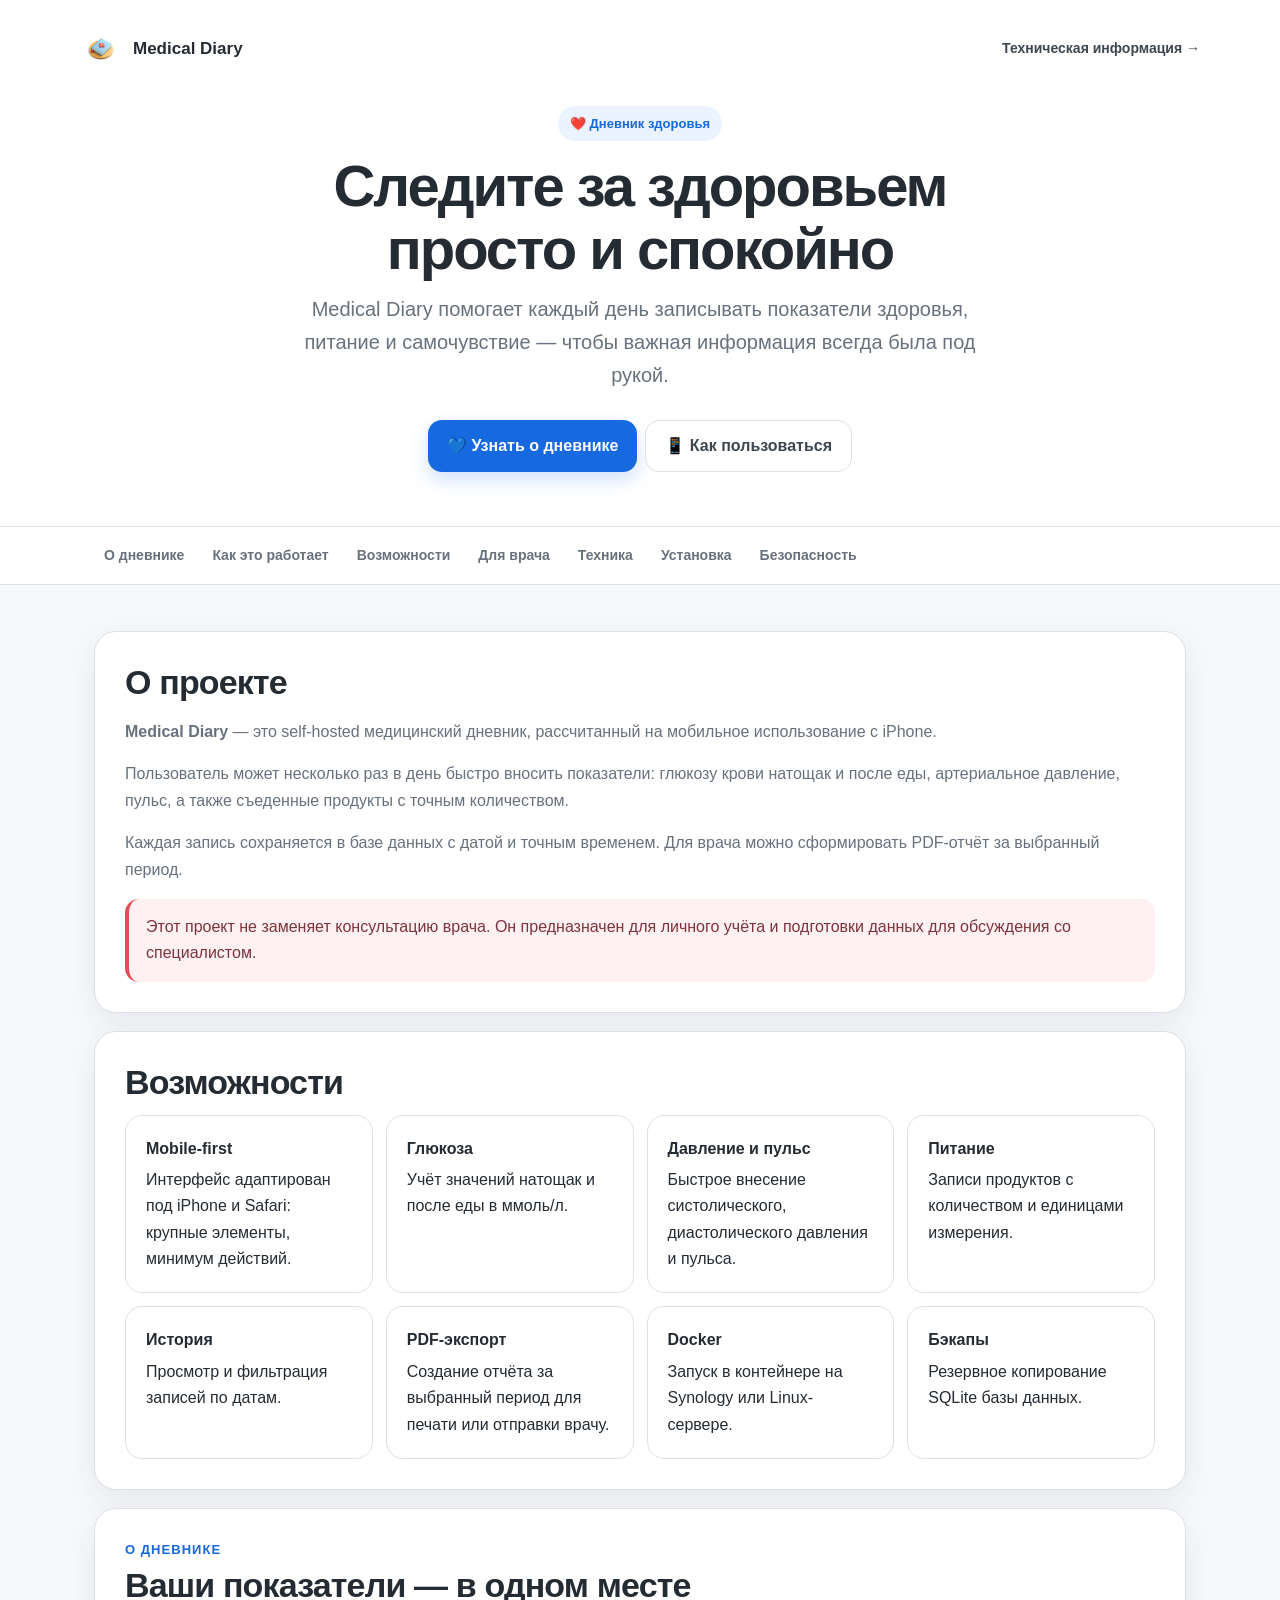
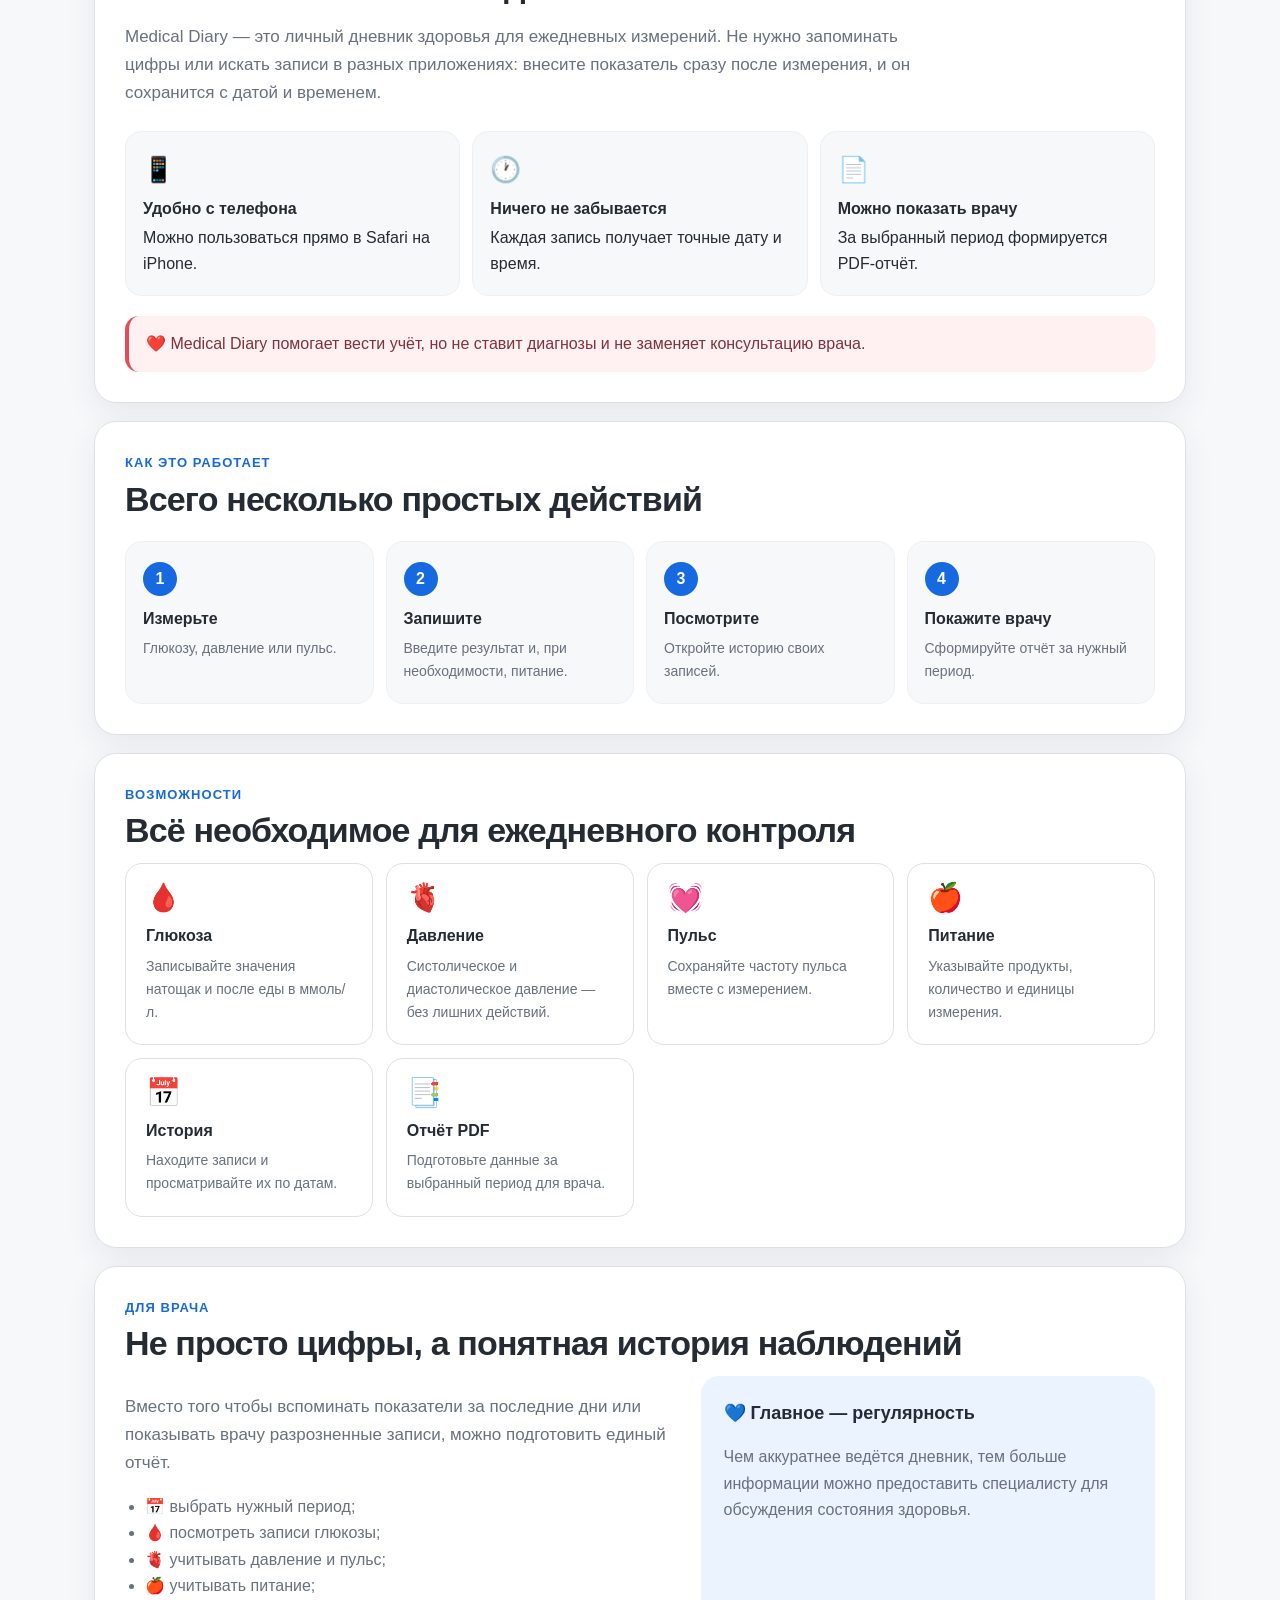
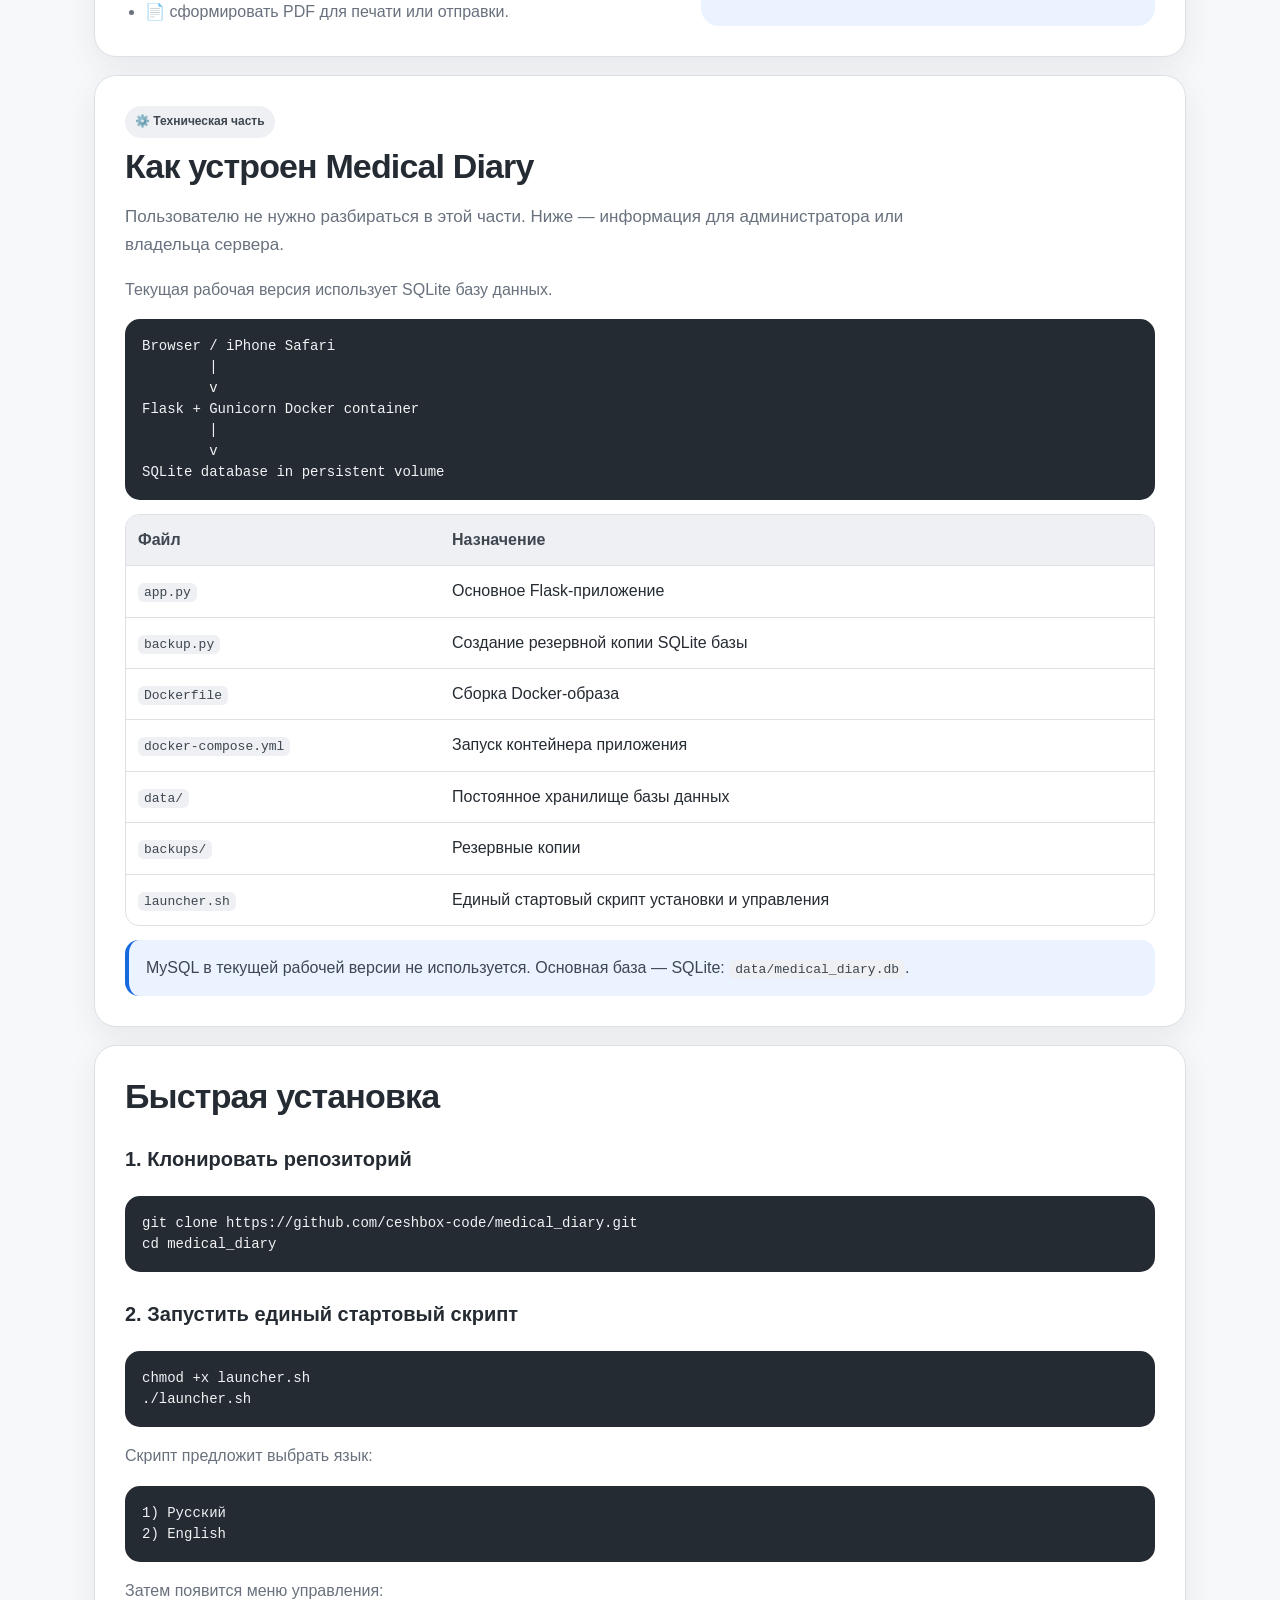
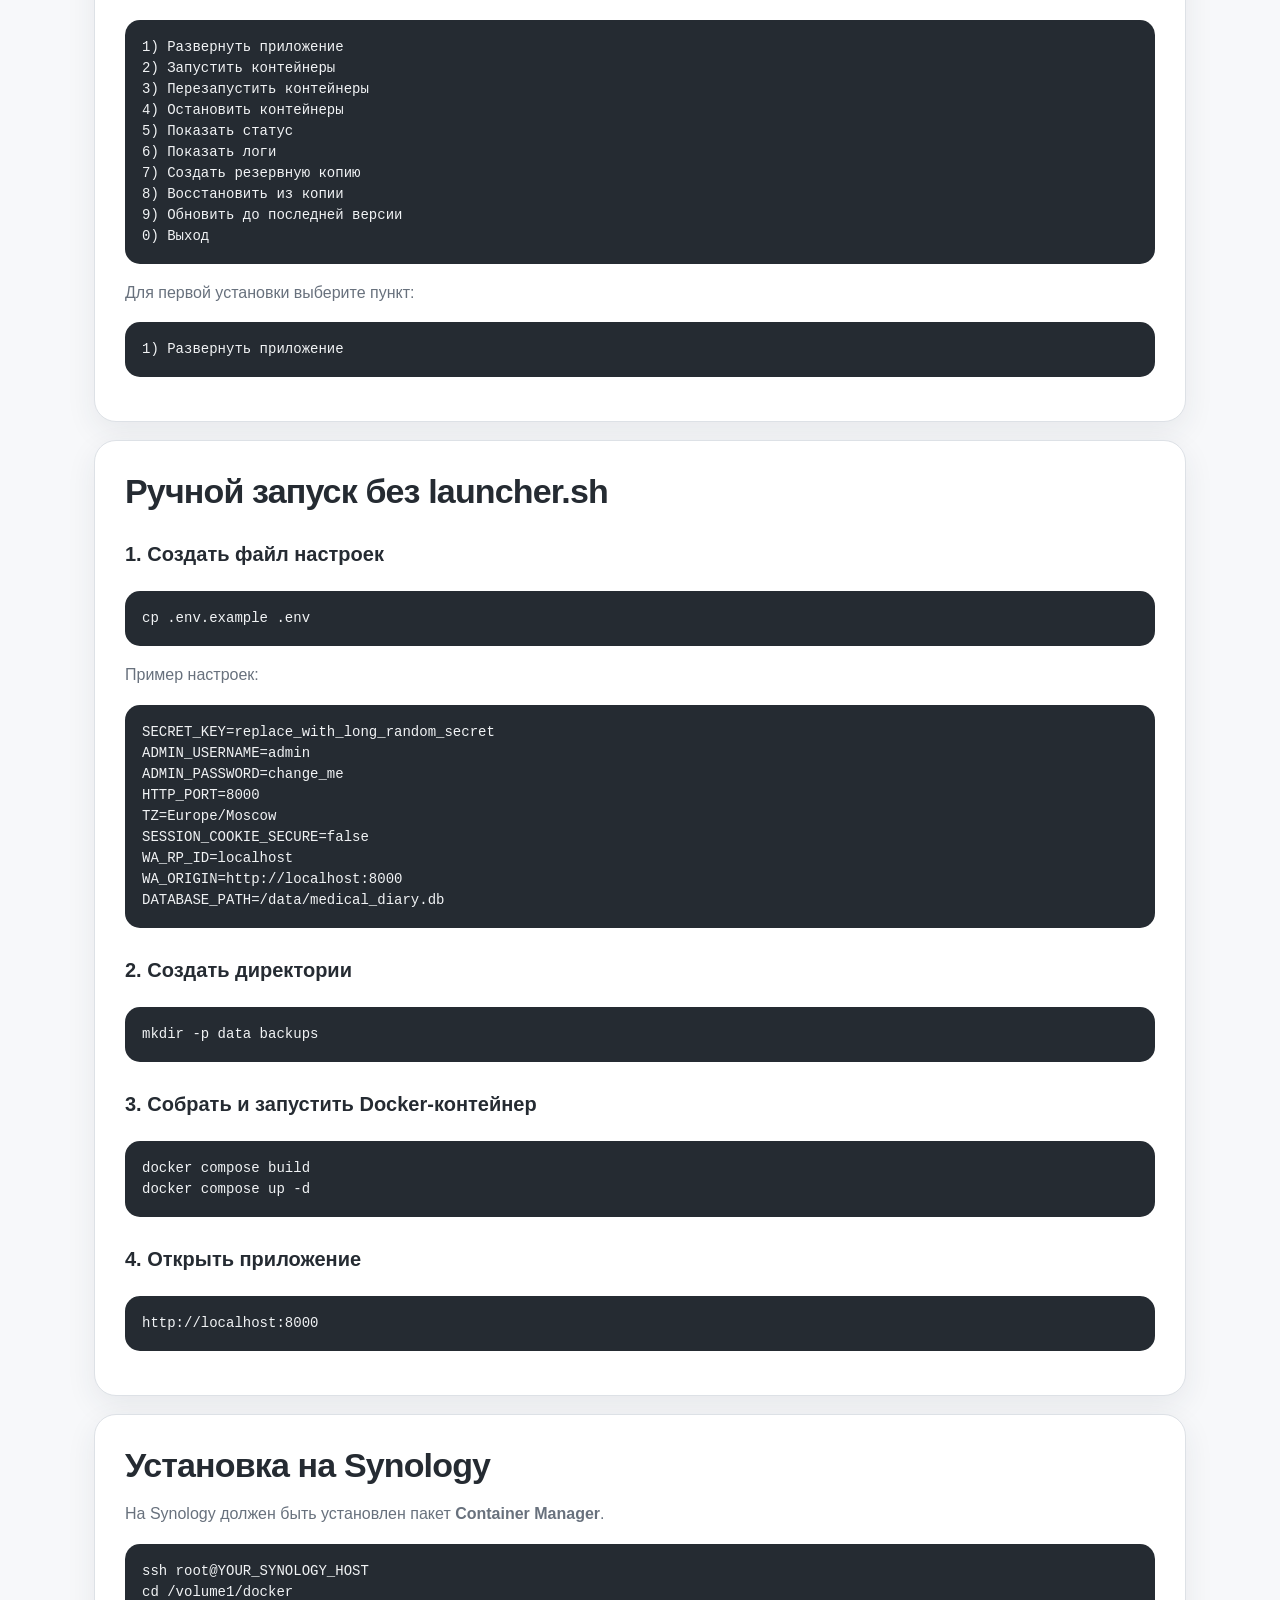
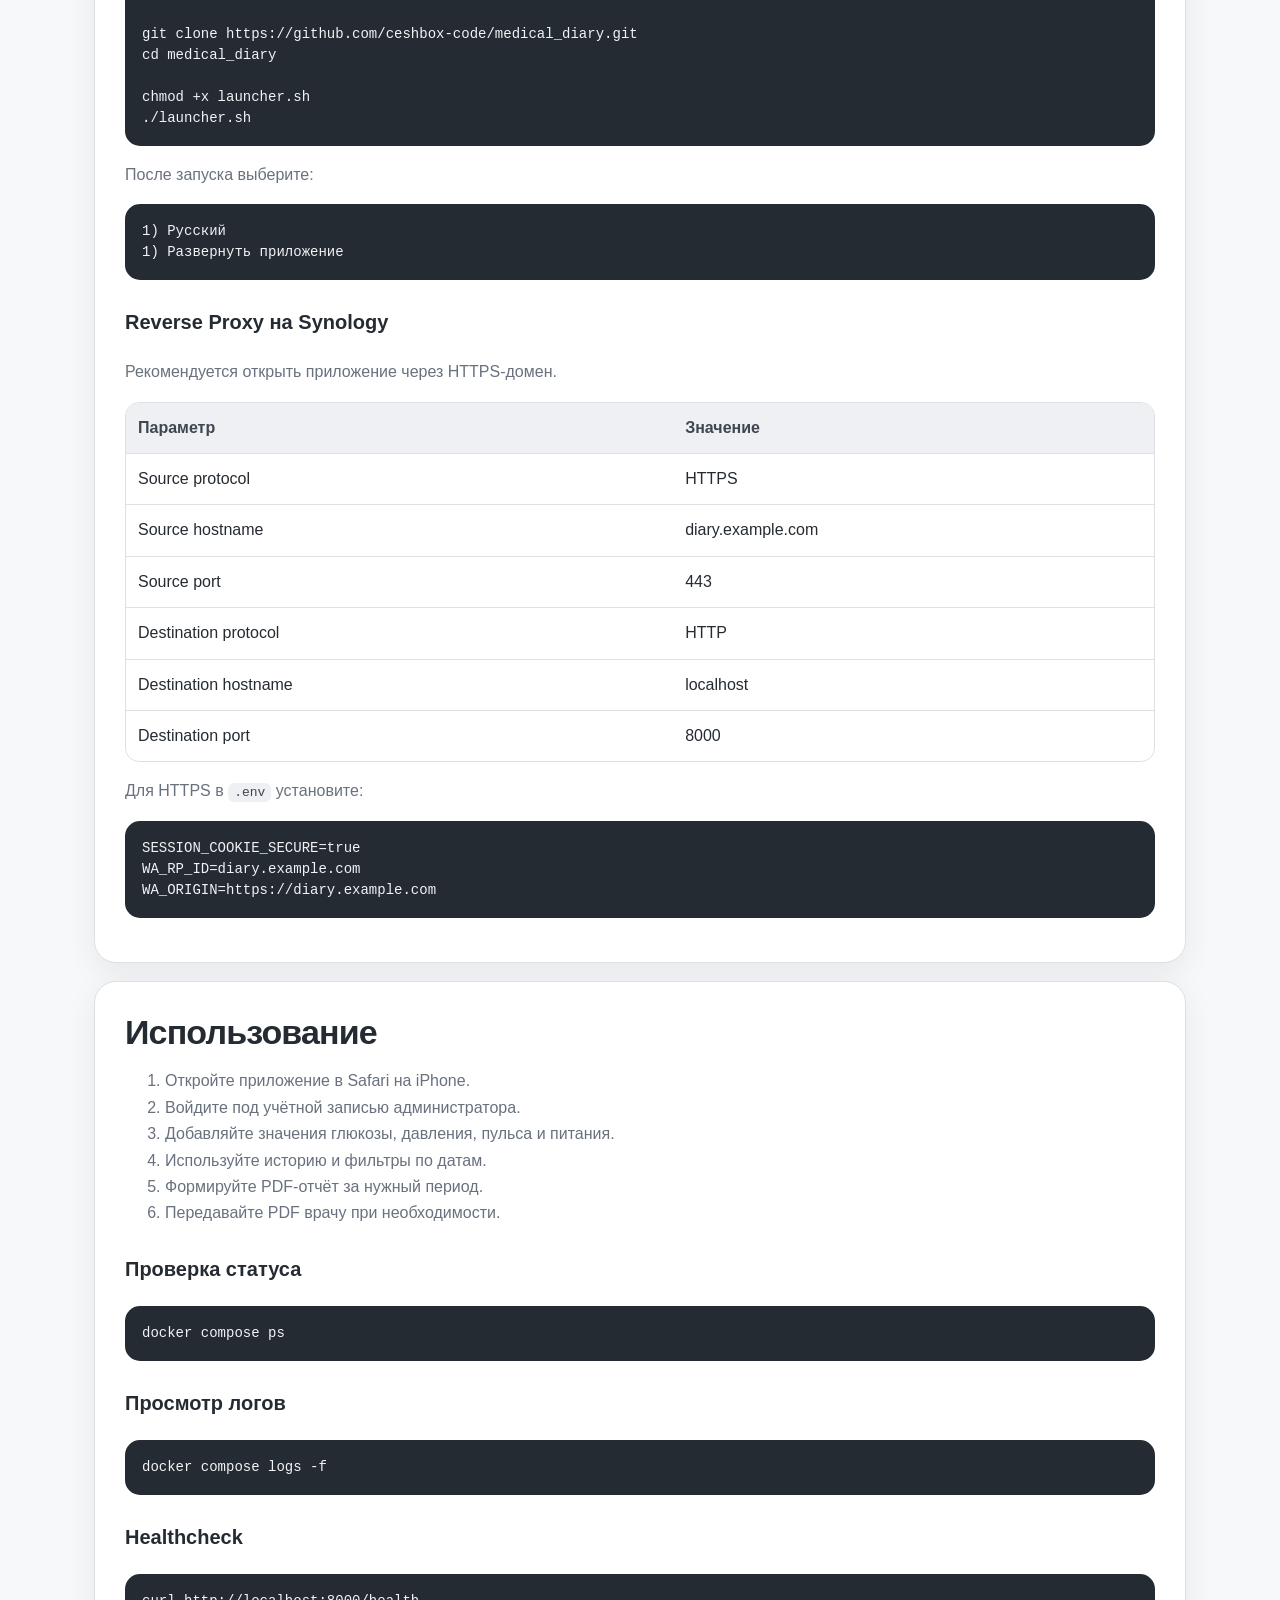
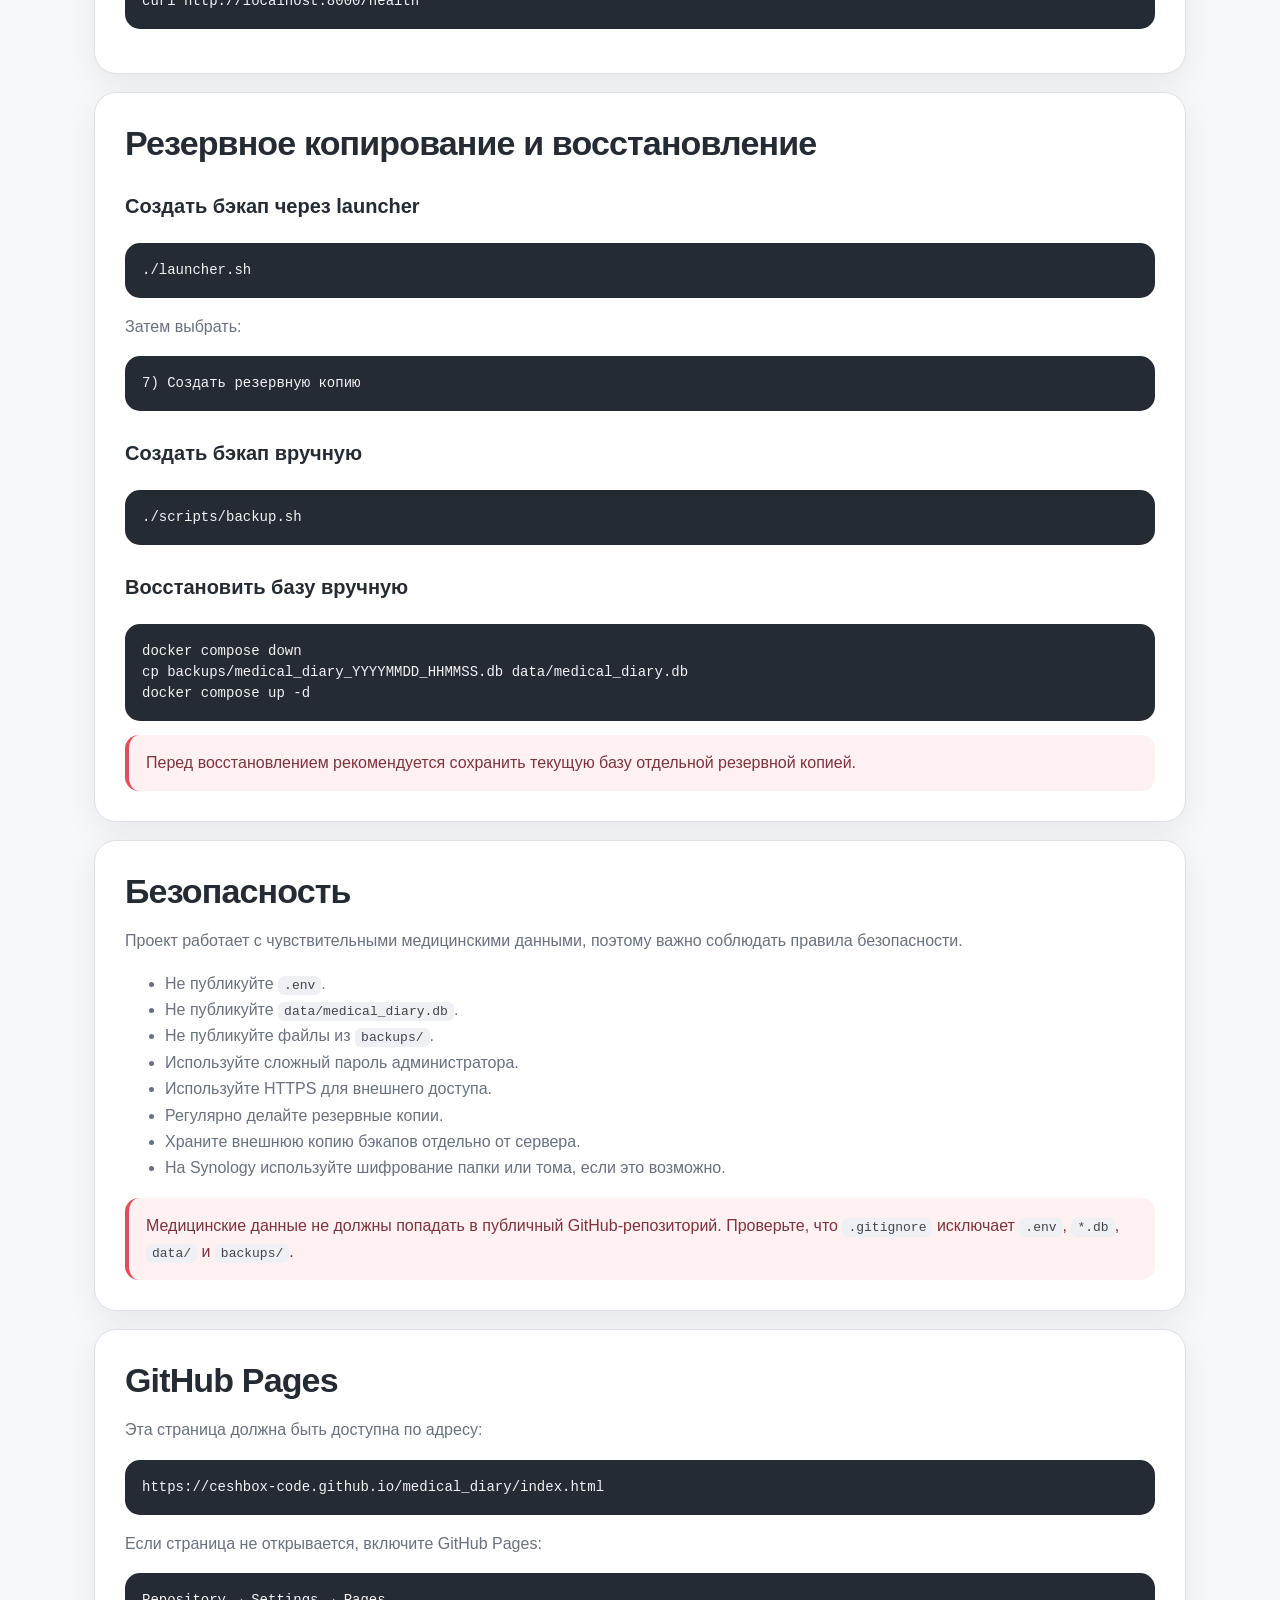
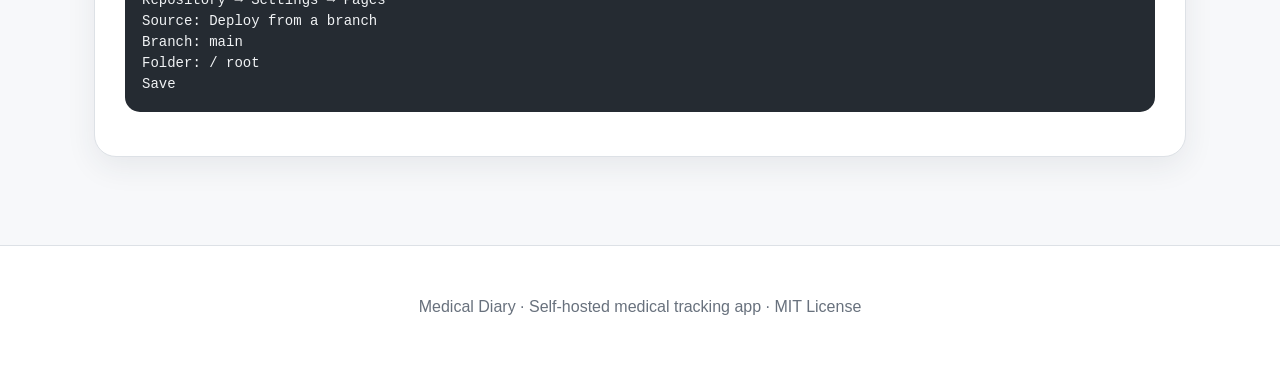
==== commit 5eaf6a2a: "fix: update index.html" ====
--- a/index.html
+++ b/index.html
@@ -1,6 +1,20 @@
 <!doctype html>
 <html lang="ru">
 <head>
+  <link rel="apple-touch-icon" sizes="57x57" href="/apple-icon-57x57.png">
+  <link rel="apple-touch-icon" sizes="60x60" href="/apple-icon-60x60.png">
+  <link rel="apple-touch-icon" sizes="72x72" href="/apple-icon-72x72.png">
+  <link rel="apple-touch-icon" sizes="76x76" href="/apple-icon-76x76.png">
+  <link rel="apple-touch-icon" sizes="114x114" href="/apple-icon-114x114.png">
+  <link rel="apple-touch-icon" sizes="120x120" href="/apple-icon-120x120.png">
+  <link rel="apple-touch-icon" sizes="144x144" href="/apple-icon-144x144.png">
+  <link rel="apple-touch-icon" sizes="152x152" href="/apple-icon-152x152.png">
+  <link rel="apple-touch-icon" sizes="180x180" href="/apple-icon-180x180.png">
+  <link rel="icon" type="image/png" sizes="192x192"  href="/android-icon-192x192.png">
+  <link rel="icon" type="image/png" sizes="32x32" href="/favicon-32x32.png">
+  <link rel="icon" type="image/png" sizes="96x96" href="/favicon-96x96.png">
+  <link rel="icon" type="image/png" sizes="16x16" href="/favicon-16x16.png">
+  <link rel="manifest" href="/manifest.json">
   <meta charset="utf-8">
   <title>Medical Diary — медицинский дневник</title>
   <meta name="viewport" content="width=device-width, initial-scale=1">
@@ -525,7 +539,6 @@
     </div>
 
     <div class="hero" id="top">
-      <img class="brand-logo" src="static/logo.jpg" alt="Логотип Medical Diary">
       <div class="eyebrow">❤️ Дневник здоровья</div>
       <h1>Следите за здоровьем<br>просто и спокойно</h1>
       <p class="lead">
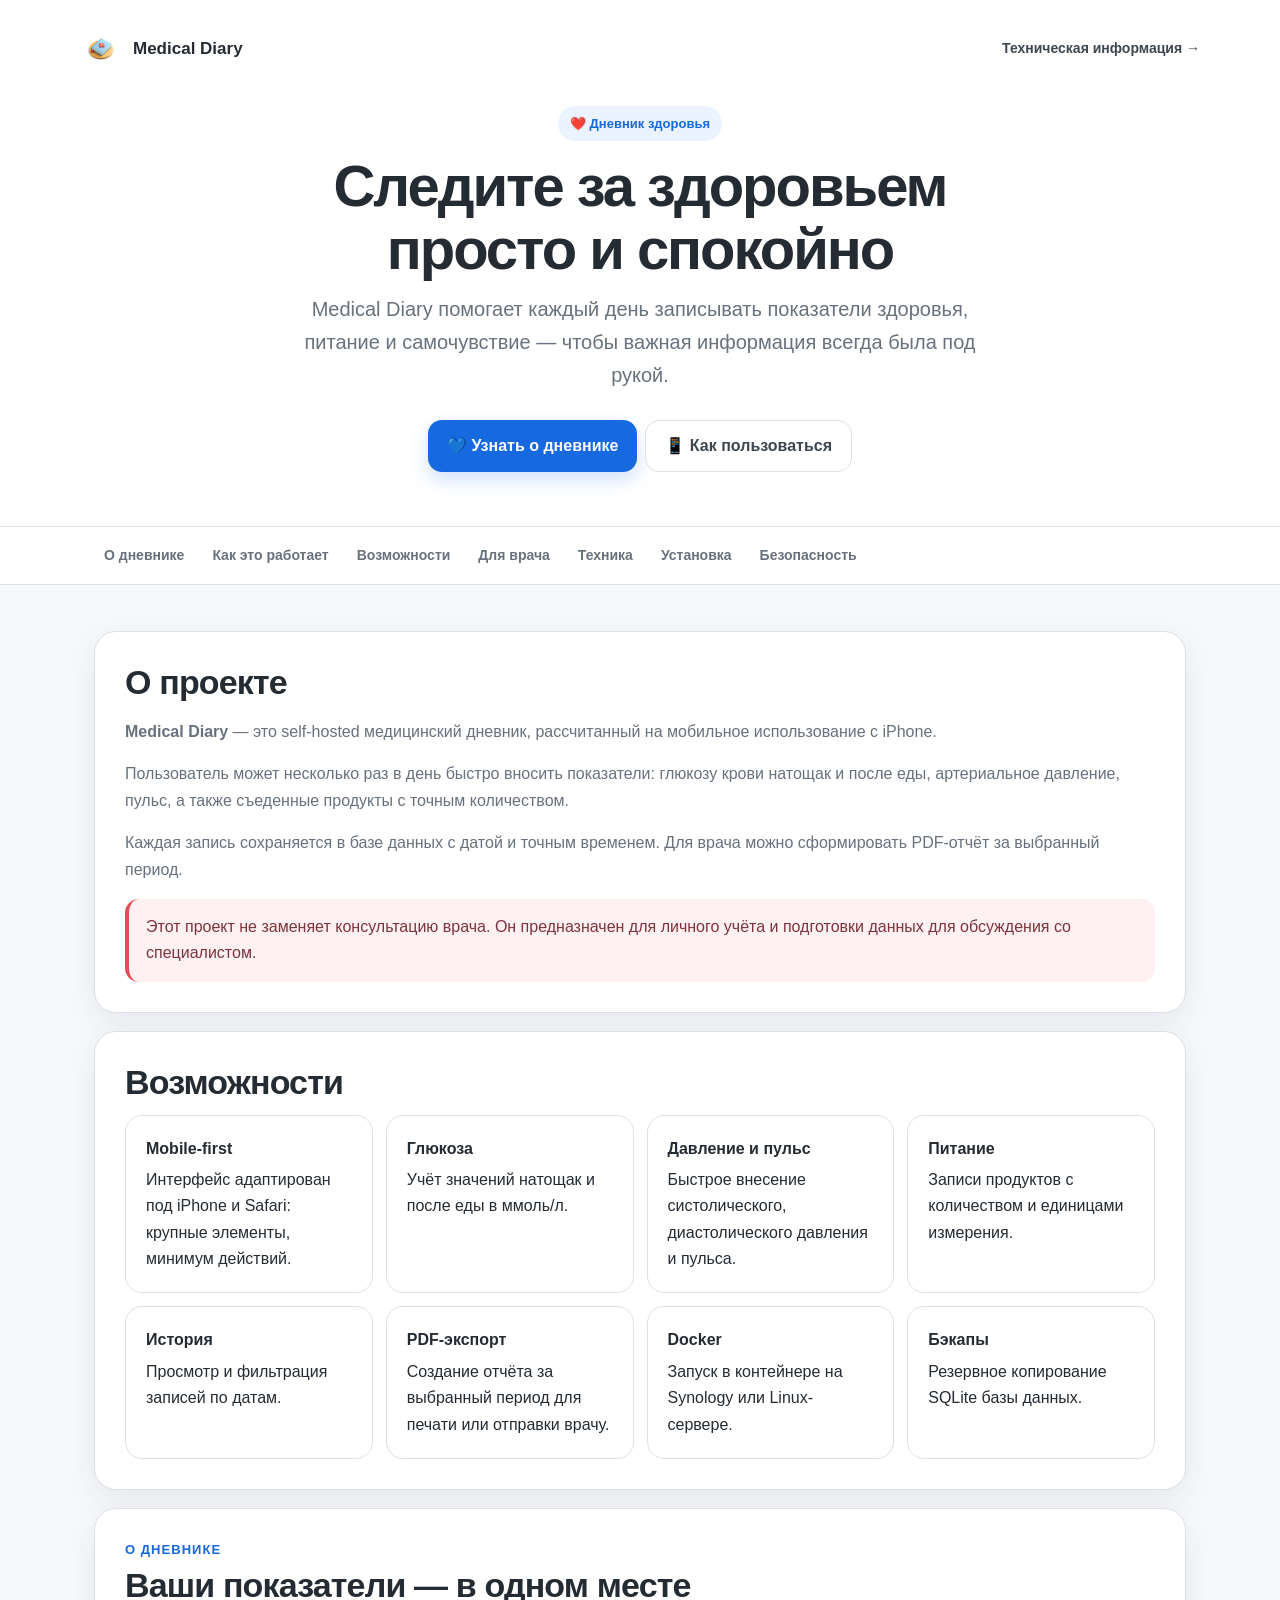
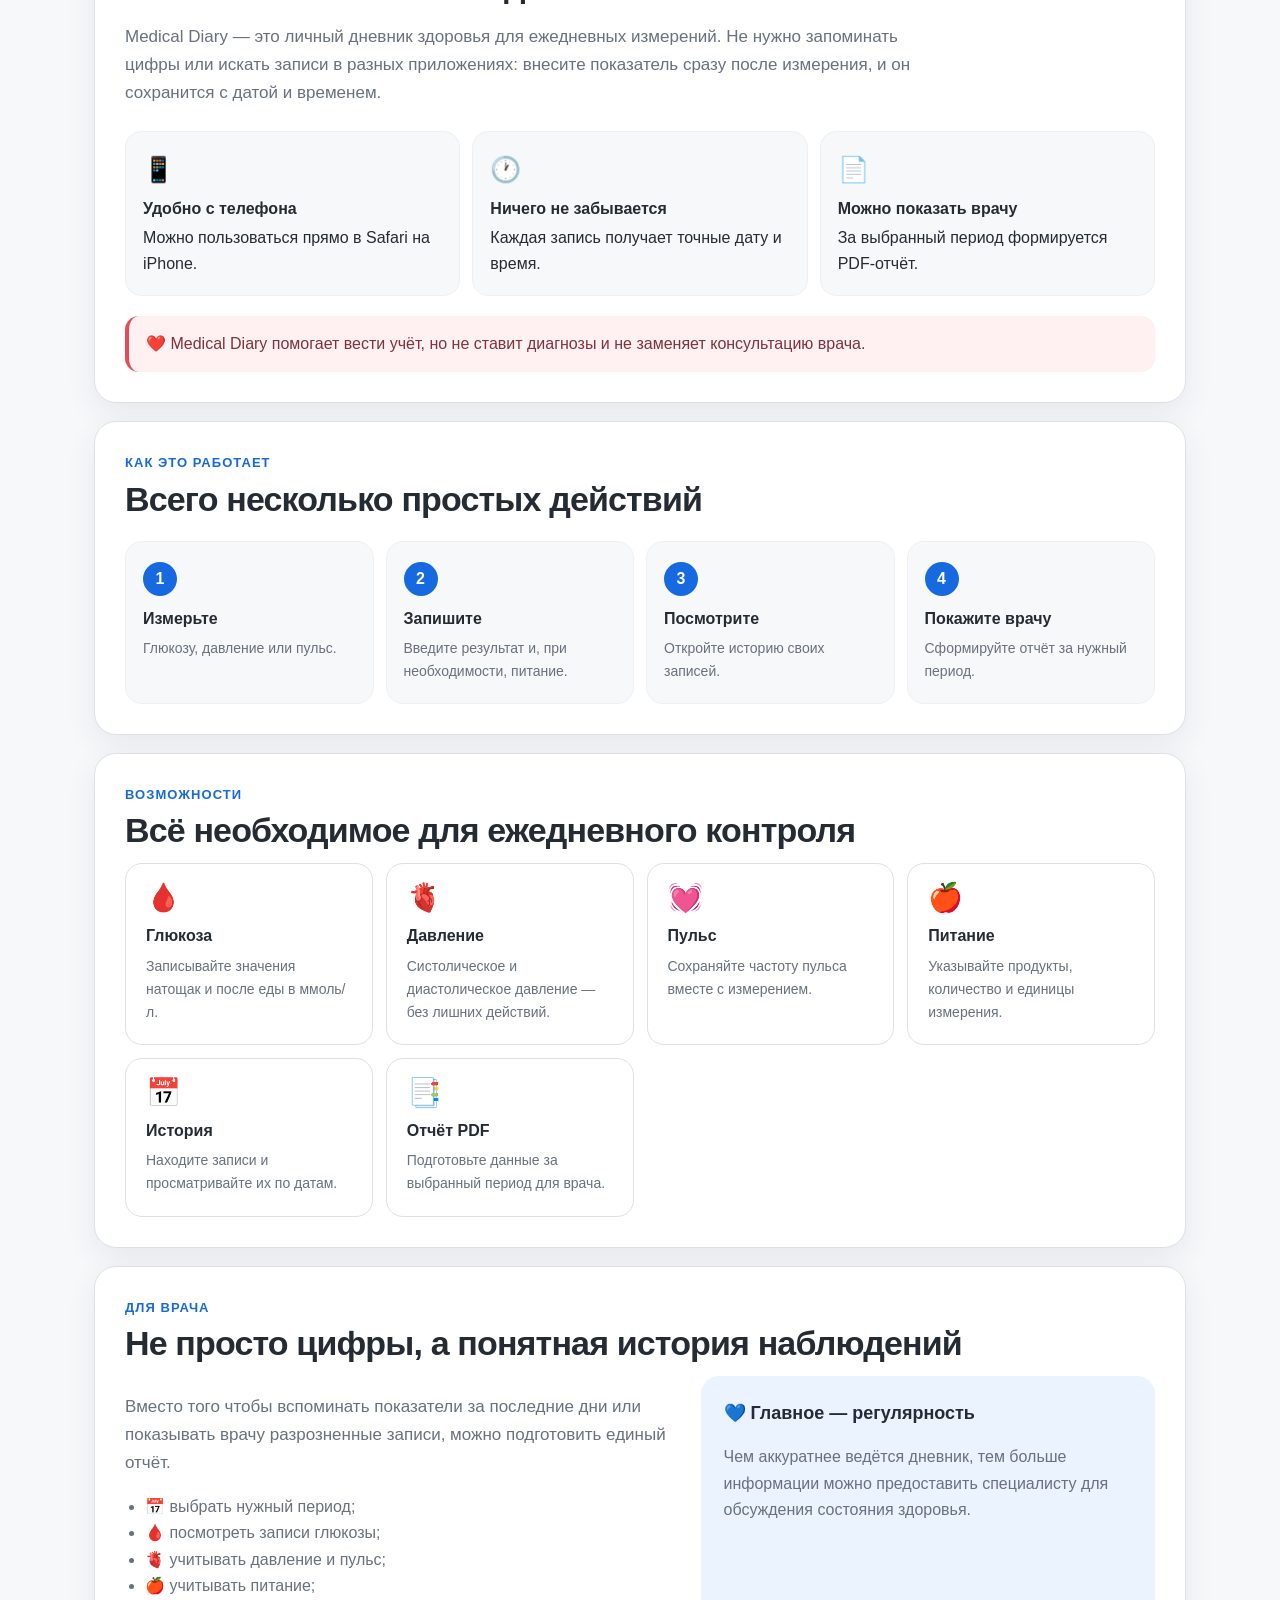
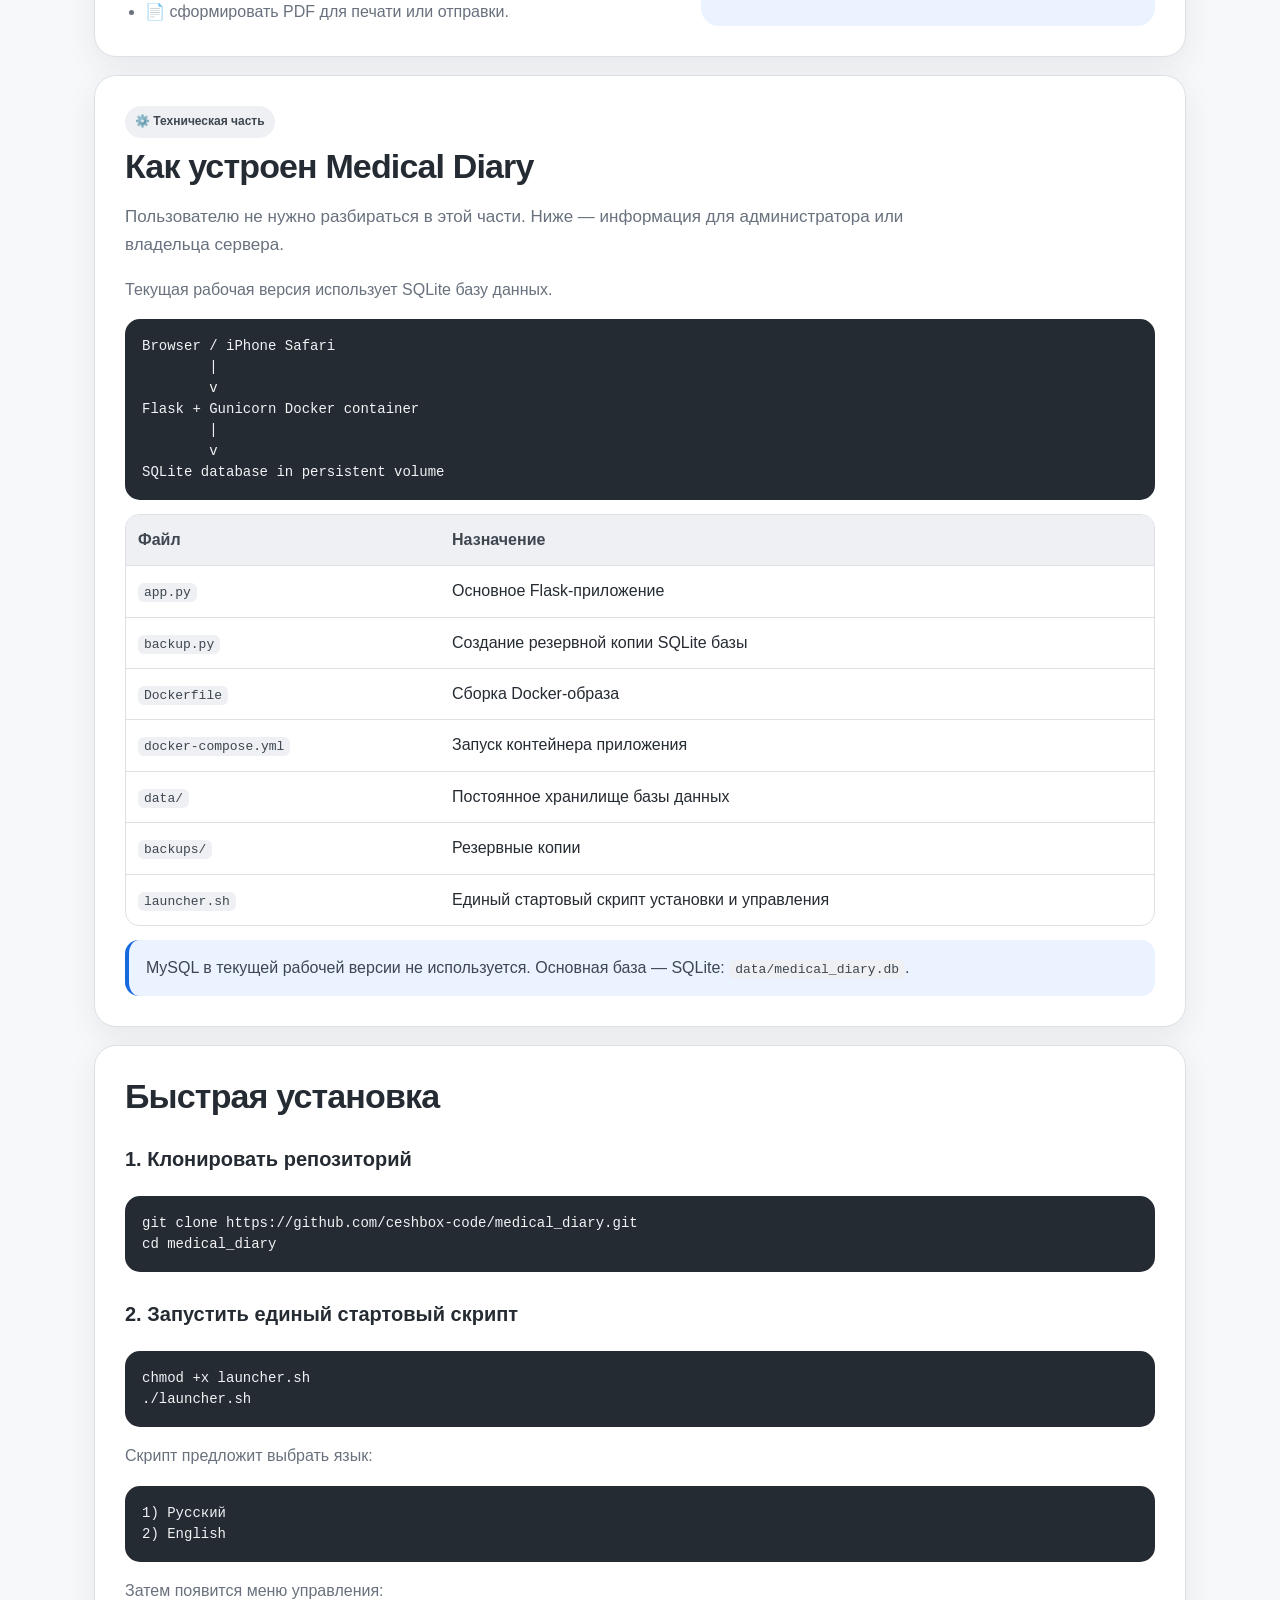
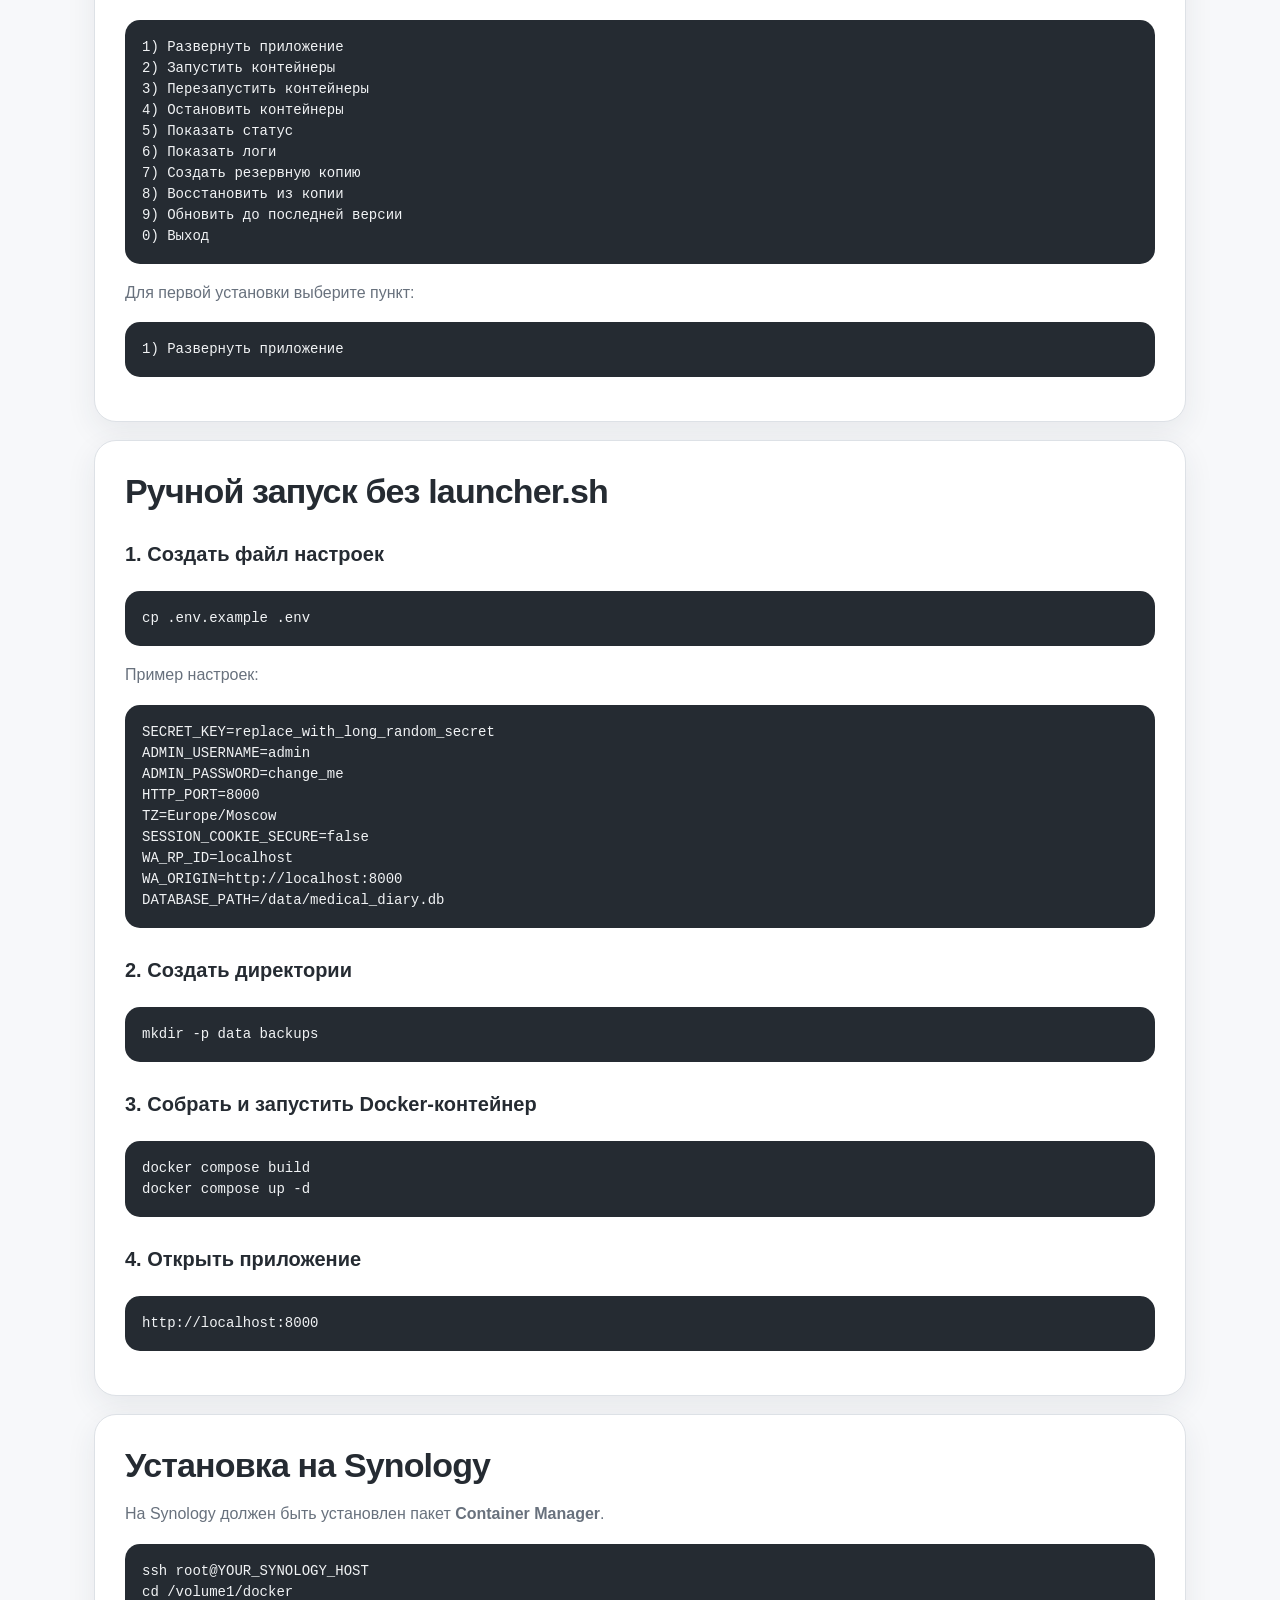
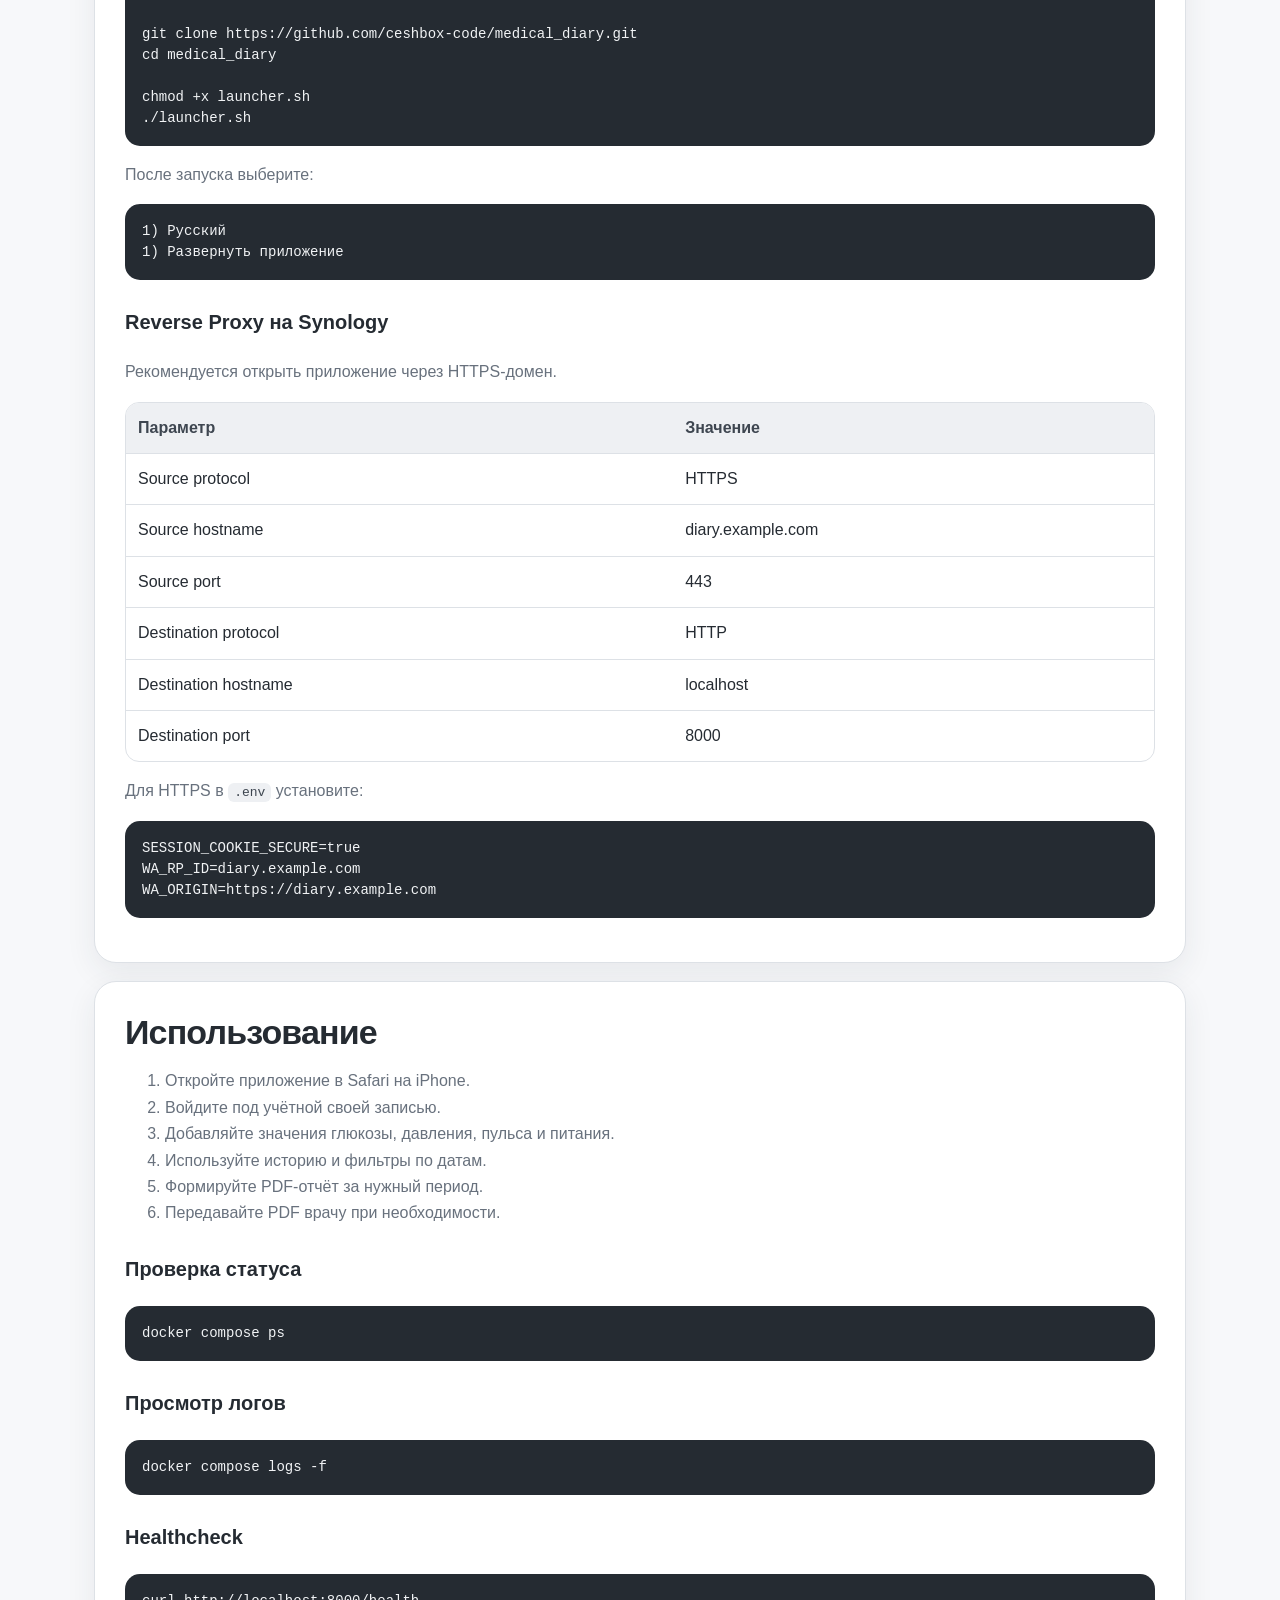
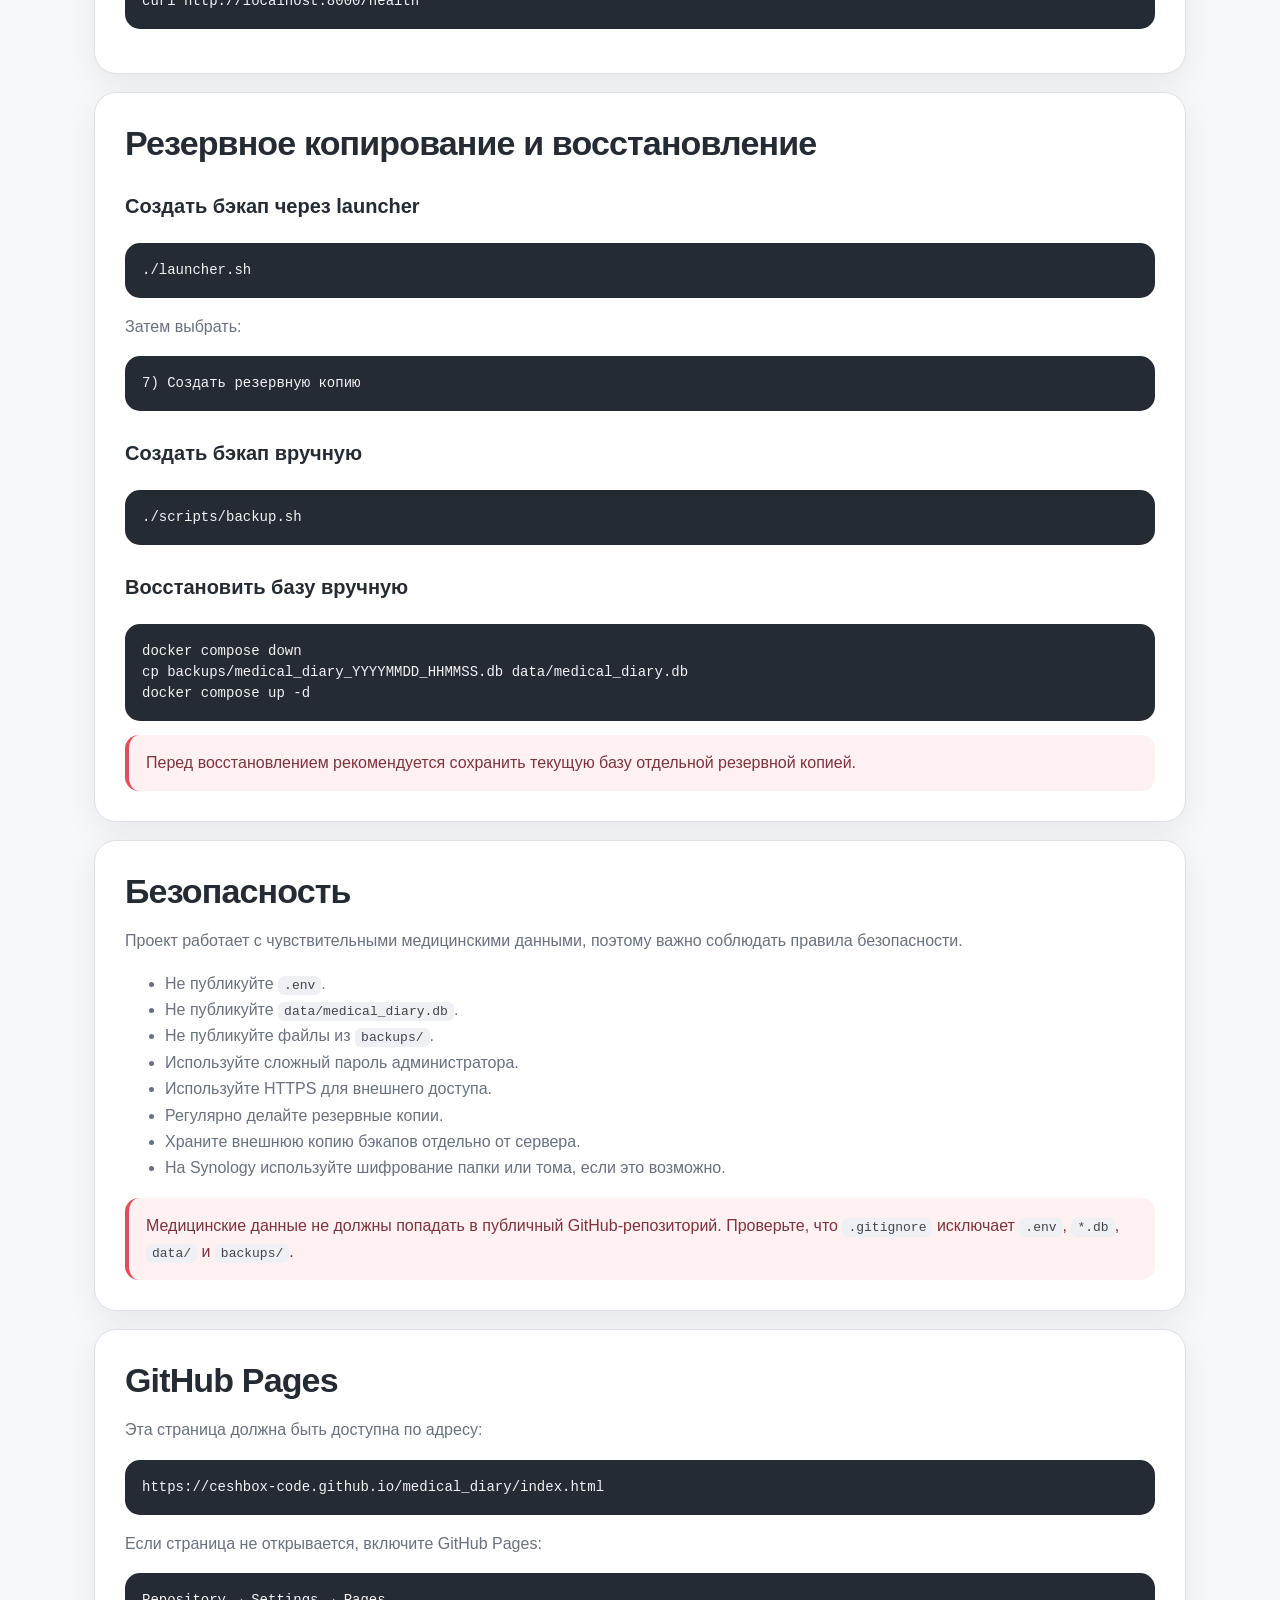
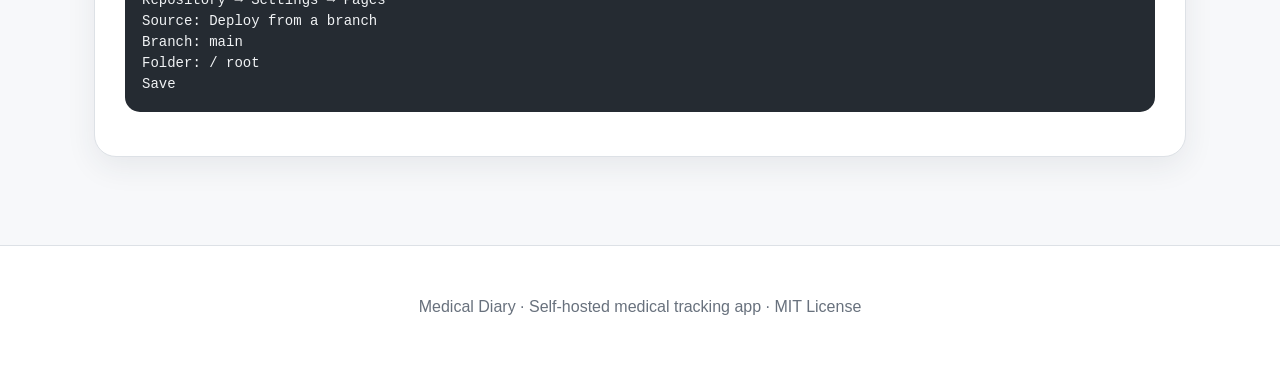
==== commit ed0b76ba: "fix: update index.html" ====
--- a/index.html
+++ b/index.html
@@ -955,7 +955,7 @@
 
       <ol>
         <li>Откройте приложение в Safari на iPhone.</li>
-        <li>Войдите под учётной записью администратора.</li>
+        <li>Войдите под учётной своей записью.</li>
         <li>Добавляйте значения глюкозы, давления, пульса и питания.</li>
         <li>Используйте историю и фильтры по датам.</li>
         <li>Формируйте PDF-отчёт за нужный период.</li>
